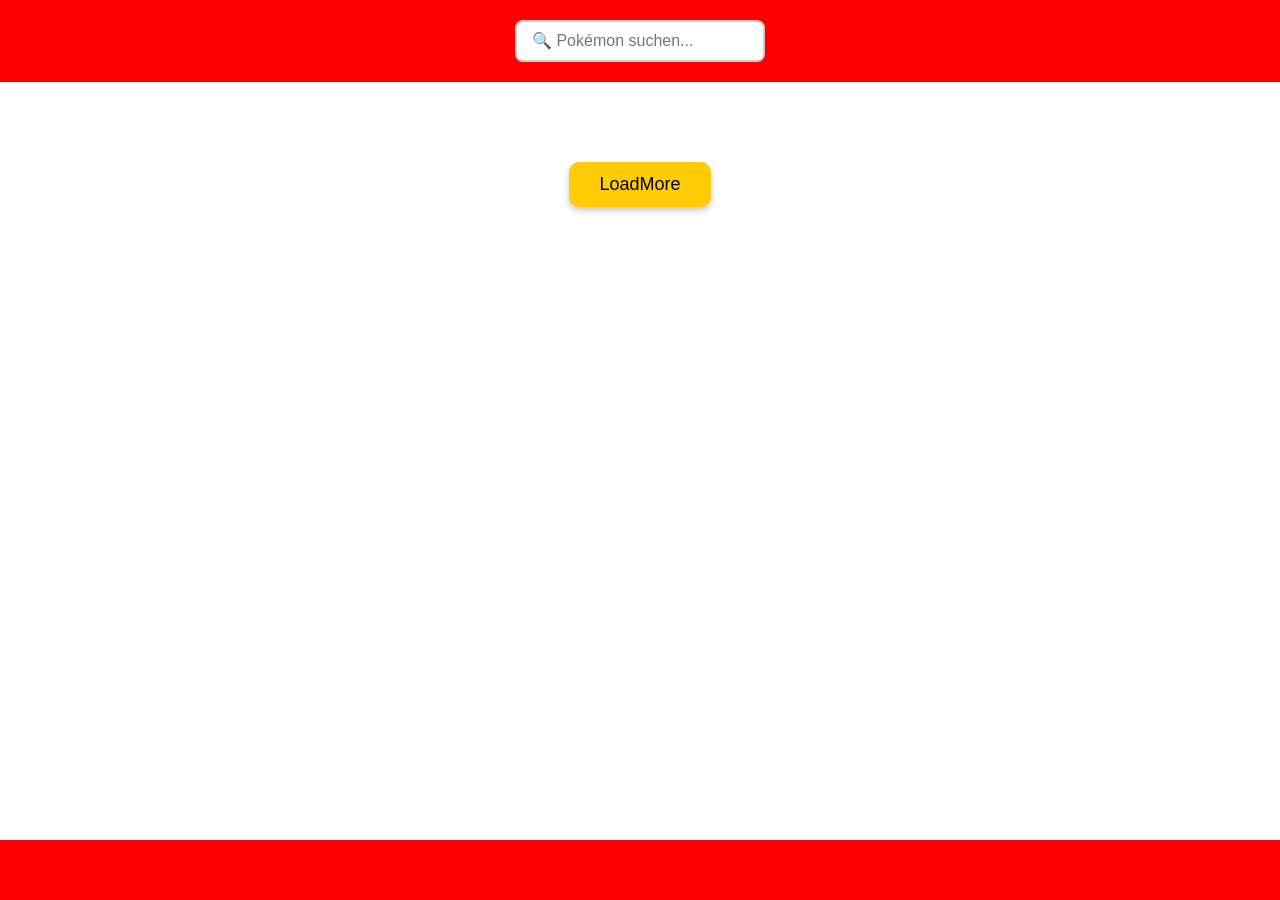
==== index.html @ 9e1f44ca "Das Pokedex zusammen mit Paul gecodet am stück." ====
<!DOCTYPE html>
<html lang="en">

<head>
  <meta charset="UTF-8">
  <meta name="viewport" content="width=device-width, initial-scale=1.0">
  <title>Document</title>
  <script src="script.js"></script>
  <link rel="stylesheet" href="style.css">
</head>

<body onload="fetchPokes()">
  <header>  
    <input 
    type="text" 
    id="searchInput" 
    placeholder="🔍 Pokémon suchen..." 
    oninput="searchPokemon()"
    >
  </header>

  <main id="main">

  </main>
  <button onclick="fetchPokes()">LoadMore</button>
  <footer></footer>
  <section id="overlay">
    <div  onclick="event.stopPropagation()">
    <span onclick="toggleOverlay('hidden')">❌</span>
    <button id="muteBtn">🔊</button>
    <button id="prevBtn" class="nav-btn" onclick="showPreviousPokemon()">⬅️</button>
    <button id="nextBtn" class="nav-btn" onclick="showNextPokemon()">➡️</button>
    <div id="fullCard"></div>
    </div>
  </section>

</body>

</html>
---- style.css ----
*{
  box-sizing: border-box;
  margin: 0;
  padding: 0;
}

:root{
  --normal: #A8A77A;
	--fire: #EE8130;
	--water: #6390F0;
	--electric: #F7D02C;
	--grass: #7AC74C;
	--ice: #96D9D6;
	--fighting: #C22E28;
	--poison: #A33EA1;
	--ground: #E2BF65;
	--flying: #A98FF3;
	--psychic: #F95587;
	--bug: #A6B91A;
	--rock: #B6A136;
	--ghost: #735797;
	--dragon: #6F35FC;
	--dark: #705746;
	--steel: #B7B7CE;
	--fairy: #D685AD;
}

header {
  display: flex;
  justify-content: center;
  align-items: center;
  padding: 20px;
  background: red;
}

#searchInput {
  width: 250px;
  padding: 10px 15px;
  font-size: 16px;
  border-radius: 8px;
  border: 2px solid #ccc;
  outline: none;
}

#searchInput:focus {
  border-color: #ffcb05;
  box-shadow: 0 0 5px #ffcb05;
}

main{
  display: flex;
  flex-wrap: wrap;
  align-items: center;
  justify-content: center;
  gap: 20px;
  padding: 20px 0px;
}

.card{
  box-shadow: 3px 4px 4px 4px rgba(0,0,0,0.2);
  padding: 20px;
  width: 250px;
}

button[onclick="fetchPokes()"] {
  display: block;
  margin: 40px auto 100px auto; /* Abstand nach oben/unten, Button zentrieren */
  padding: 12px 30px;
  font-size: 18px;
  border: none;
  border-radius: 10px;
  background-color: #ffcb05;
  cursor: pointer;
  box-shadow: 0 4px 6px rgba(0,0,0,0.2);
  transition: all 0.2s ease-in-out;
}

button[onclick="fetchPokes()"]:hover {
  background-color: #f4b500;
  transform: scale(1.05);
}

footer {
  height: 60px;
  background-color: red;
  position: fixed;
  bottom: 0;
  left: 0;
  width: 100%;
}

#overlay{
  position: fixed;
  top: 0;
  left: 0;
  bottom: 0;
  right: 0;
  z-index: 99;
  background-color: rgba(0,0,0,0.5);
  visibility: hidden;
  display: flex;
  flex-direction: column;
  align-items: center;
  justify-content: center;
}

#fullCard{
  max-width: 300px;
  min-width: 250px;
  max-height: 70vh;
  background-color: white;
  display: flex;
  align-items: center;
  flex-direction: column;
  padding: 20px;
  border-radius: 40px;
}

@media (min-width: 700px){
  #fullCard{
    max-width: 50vw;
    min-width: 50vw;
  }
}

.evo-img{
  width: 30px;
}
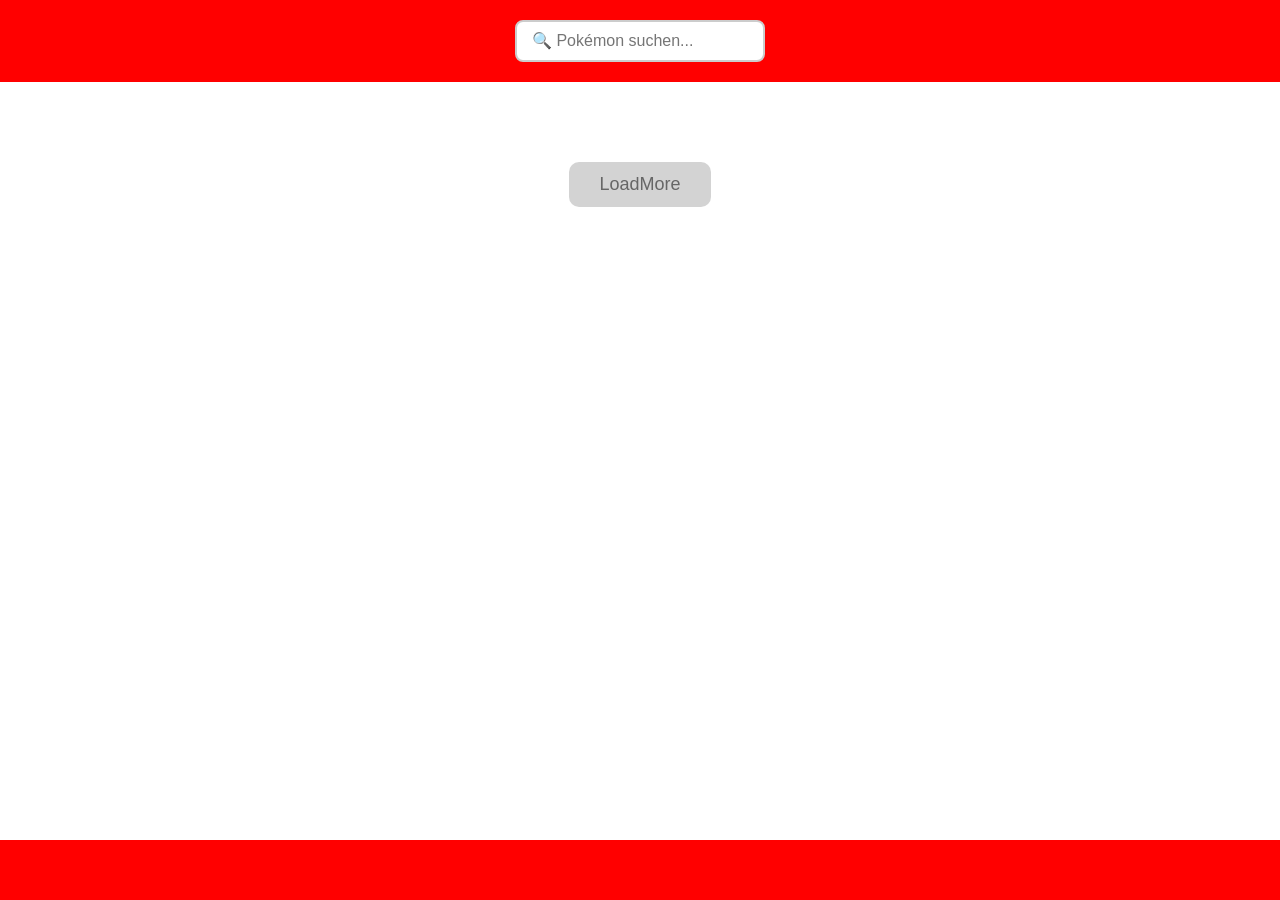
==== commit 42187945: "add Icon and loadmore bugg fix" ====
--- a/index.html
+++ b/index.html
@@ -4,8 +4,9 @@
 <head>
   <meta charset="UTF-8">
   <meta name="viewport" content="width=device-width, initial-scale=1.0">
-  <title>Document</title>
+  <title>Shinydex</title>
   <script src="script.js"></script>
+  <link rel="icon" type="image/x-icon" href="./abra_icon-icons.com_67592.png">
   <link rel="stylesheet" href="style.css">
 </head>
 
@@ -22,7 +23,7 @@
   <main id="main">
 
   </main>
-  <button onclick="fetchPokes()">LoadMore</button>
+  <button id="loadBtn" onclick="fetchPokes()">LoadMore</button>
   <footer></footer>
   <section id="overlay">
     <div  onclick="event.stopPropagation()">
--- a/style.css
+++ b/style.css
@@ -60,11 +60,14 @@
   box-shadow: 3px 4px 4px 4px rgba(0,0,0,0.2);
   padding: 20px;
   width: 250px;
+    &:hover{
+    cursor: pointer;
+  }
 }
 
 button[onclick="fetchPokes()"] {
   display: block;
-  margin: 40px auto 100px auto; /* Abstand nach oben/unten, Button zentrieren */
+  margin: 40px auto 100px auto;
   padding: 12px 30px;
   font-size: 18px;
   border: none;
@@ -115,6 +118,19 @@
   padding: 20px;
   border-radius: 40px;
 }
+#loadBtn:disabled {
+  background-color: #d3d3d3;
+  color: #666;
+  cursor: not-allowed;
+  transform: none; 
+  box-shadow: none;
+}
+
+#loadBtn.loading {
+  background-color: #ccc;
+  cursor: wait;
+}
+
 
 @media (min-width: 700px){
   #fullCard{
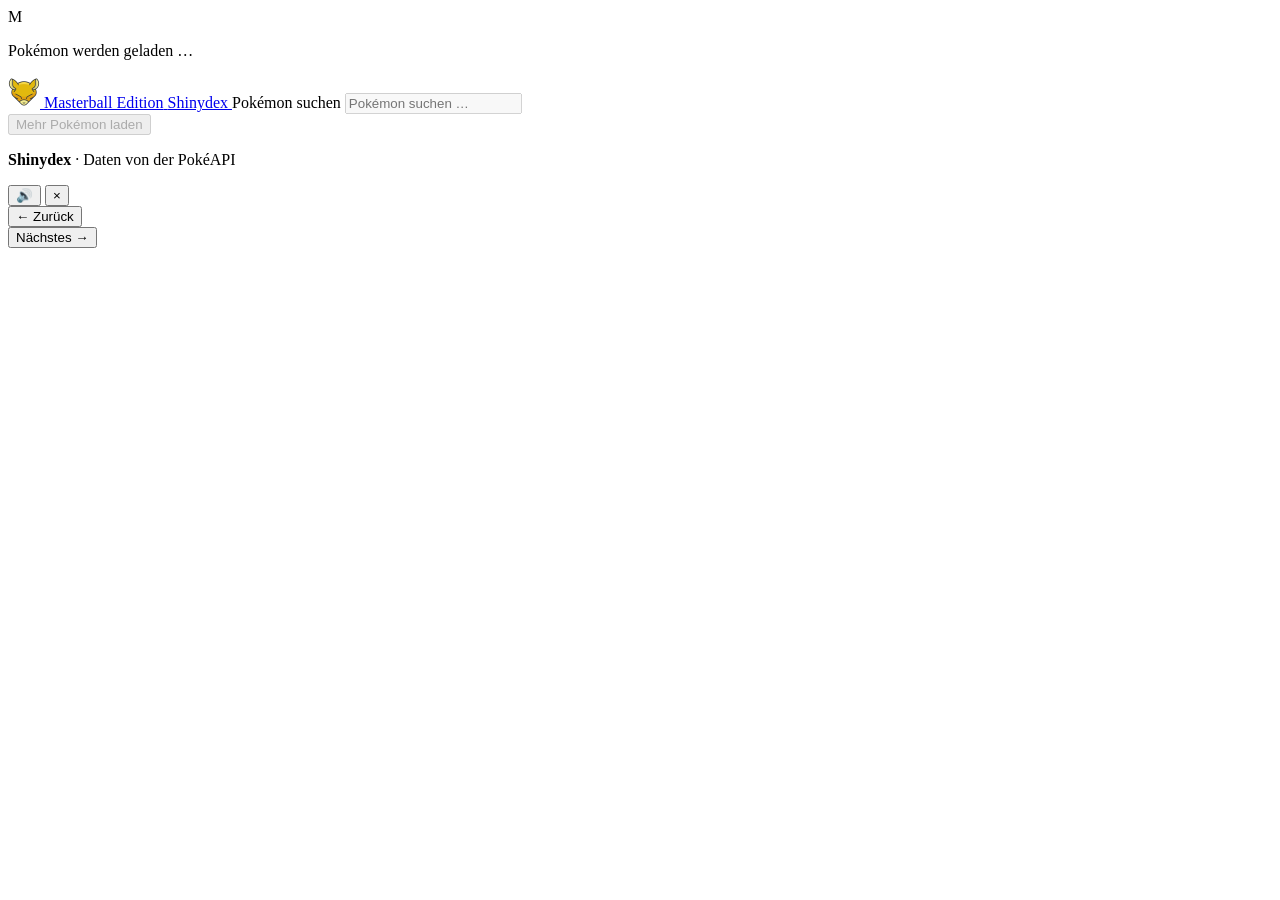
==== commit 88c5b0b2: "Refactor index.html structure and remove unused style.css" ====
--- a/index.html
+++ b/index.html
@@ -1,40 +1,92 @@
 <!DOCTYPE html>
-<html lang="en">
+<html lang="de">
 
 <head>
   <meta charset="UTF-8">
   <meta name="viewport" content="width=device-width, initial-scale=1.0">
-  <title>Shinydex</title>
-  <script src="script.js"></script>
-  <link rel="icon" type="image/x-icon" href="./abra_icon-icons.com_67592.png">
+  <meta name="theme-color" content="#5a287f">
+  <title>Shinydex – Masterball Pokédex</title>
+  <link rel="icon" type="image/png" href="./abra_icon-icons.com_67592.png">
   <link rel="stylesheet" href="style.css">
+  <script src="script.js" defer></script>
 </head>
 
-<body onload="fetchPokes()">
-  <header>  
-    <input 
-    type="text" 
-    id="searchInput" 
-    placeholder="🔍 Pokémon suchen..." 
-    oninput="searchPokemon()"
-    >
+<body class="initial-loading">
+  <div id="initialLoader" class="masterball-loader" role="status" aria-live="polite">
+    <div class="loader-ball" aria-hidden="true">
+      <div class="loader-half loader-half--top">
+        <span class="masterball-m">M</span>
+      </div>
+      <div class="loader-half loader-half--bottom"></div>
+      <div class="loader-band"></div>
+      <div class="loader-button"><span></span></div>
+    </div>
+    <p class="loader-copy">Pokémon werden geladen …</p>
+  </div>
+
+  <header class="masterball-header">
+    <div class="header-inner">
+      <a class="brand" href="#main" aria-label="Zum Shinydex">
+        <span class="brand-icon"><img src="abra_icon-icons.com_67592.png" alt=""></span>
+        <span>
+          <span class="brand-kicker">Masterball Edition</span>
+          <span class="brand-title">Shinydex</span>
+        </span>
+      </a>
+
+      <label class="search-field" for="searchInput">
+        <span class="search-icon" aria-hidden="true"></span>
+        <span class="visually-hidden">Pokémon suchen</span>
+        <input
+          type="search"
+          id="searchInput"
+          placeholder="Pokémon suchen …"
+          autocomplete="off"
+          spellcheck="false"
+          disabled
+        >
+      </label>
+    </div>
   </header>
 
-  <main id="main">
+  <main id="main" class="card-grid" aria-live="polite" aria-busy="true"></main>
 
-  </main>
-  <button id="loadBtn" onclick="fetchPokes()">LoadMore</button>
-  <footer></footer>
-  <section id="overlay">
-    <div  onclick="event.stopPropagation()">
-    <span onclick="toggleOverlay('hidden')">❌</span>
-    <button id="muteBtn">🔊</button>
-    <button id="prevBtn" class="nav-btn" onclick="showPreviousPokemon()">⬅️</button>
-    <button id="nextBtn" class="nav-btn" onclick="showNextPokemon()">➡️</button>
-    <div id="fullCard"></div>
+  <div class="load-actions">
+    <button id="loadBtn" class="load-button" type="button" disabled>
+      <span class="button-spinner" aria-hidden="true"></span>
+      <span class="load-button-label">Mehr Pokémon laden</span>
+    </button>
+  </div>
+
+  <footer class="masterball-footer">
+    <div class="footer-button" aria-hidden="true"><span></span></div>
+    <p><strong>Shinydex</strong> · Daten von der PokéAPI</p>
+  </footer>
+
+  <section id="overlay" class="overlay" aria-hidden="true" aria-label="Pokémon-Details">
+    <div class="overlay-dialog" role="dialog" aria-modal="true">
+      <div class="overlay-actions">
+        <button id="muteBtn" class="icon-button" type="button" aria-label="Pokémon-Rufe stummschalten">
+          <span aria-hidden="true">🔊</span>
+        </button>
+        <button id="closeBtn" class="icon-button" type="button" aria-label="Detailansicht schließen">
+          <span aria-hidden="true">×</span>
+        </button>
+      </div>
+
+      <button id="prevBtn" class="nav-button nav-button--previous" type="button" aria-label="Vorheriges Pokémon">
+        <span aria-hidden="true">←</span>
+        <span>Zurück</span>
+      </button>
+
+      <div id="fullCard" class="full-card"></div>
+
+      <button id="nextBtn" class="nav-button nav-button--next" type="button" aria-label="Nächstes Pokémon">
+        <span>Nächstes</span>
+        <span aria-hidden="true">→</span>
+      </button>
     </div>
   </section>
-
 </body>
 
-</html>+</html>
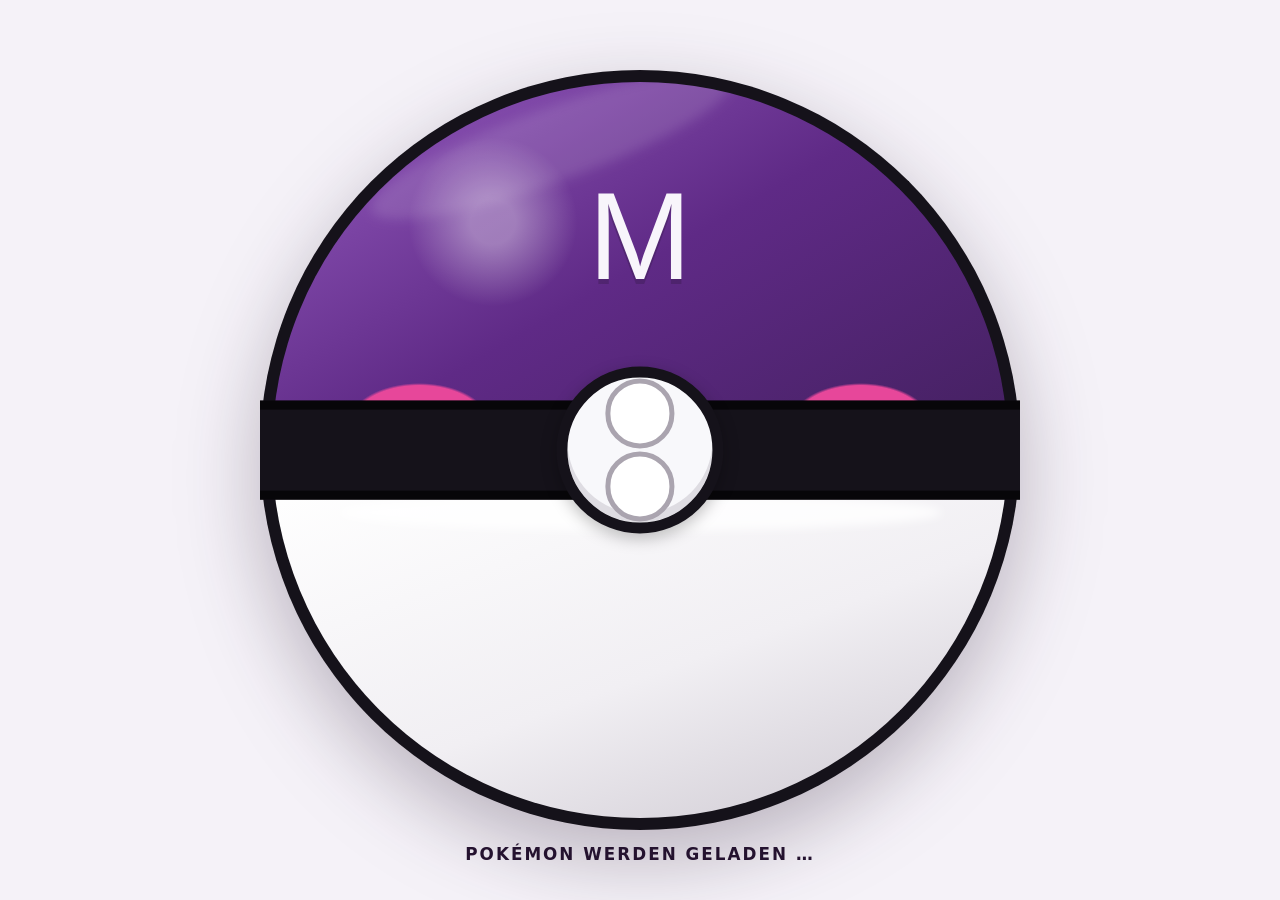
==== commit bf522127: "Enhance loader button with new spinner elements and replace sound icon with SVG for better scalabili" ====
--- a/index.html
+++ b/index.html
@@ -19,7 +19,10 @@
       </div>
       <div class="loader-half loader-half--bottom"></div>
       <div class="loader-band"></div>
-      <div class="loader-button"><span></span></div>
+      <div class="loader-button">
+        <span class="loader-button-core"></span>
+        <span class="loader-spinner"></span>
+      </div>
     </div>
     <p class="loader-copy">Pokémon werden geladen …</p>
   </div>
@@ -67,10 +70,16 @@
     <div class="overlay-dialog" role="dialog" aria-modal="true">
       <div class="overlay-actions">
         <button id="muteBtn" class="icon-button" type="button" aria-label="Pokémon-Rufe stummschalten">
-          <span aria-hidden="true">🔊</span>
+          <svg class="action-icon action-icon--sound" viewBox="0 0 24 24" aria-hidden="true">
+            <path class="speaker-shape" d="M4 9v6h4l5 4V5L8 9H4Z"></path>
+            <path class="sound-wave" d="M16 8.4a5 5 0 0 1 0 7.2M18.7 5.8a8.6 8.6 0 0 1 0 12.4"></path>
+            <path class="mute-cross" d="m16.2 9.2 5.6 5.6m0-5.6-5.6 5.6"></path>
+          </svg>
         </button>
         <button id="closeBtn" class="icon-button" type="button" aria-label="Detailansicht schließen">
-          <span aria-hidden="true">×</span>
+          <svg class="action-icon" viewBox="0 0 24 24" aria-hidden="true">
+            <path d="M6.5 6.5 17.5 17.5M17.5 6.5 6.5 17.5"></path>
+          </svg>
         </button>
       </div>
 
--- a/style.css
+++ b/style.css
@@ -0,0 +1,1391 @@
+* {
+  box-sizing: border-box;
+  margin: 0;
+  padding: 0;
+}
+
+:root {
+  --normal: #a8a77a;
+  --fire: #ee8130;
+  --water: #6390f0;
+  --electric: #f7d02c;
+  --grass: #7ac74c;
+  --ice: #96d9d6;
+  --fighting: #c22e28;
+  --poison: #a33ea1;
+  --ground: #e2bf65;
+  --flying: #a98ff3;
+  --psychic: #f95587;
+  --bug: #a6b91a;
+  --rock: #b6a136;
+  --ghost: #735797;
+  --dragon: #6f35fc;
+  --dark: #705746;
+  --steel: #b7b7ce;
+  --fairy: #d685ad;
+
+  --masterball-deep: #24122f;
+  --masterball-black: #15121a;
+  --masterball-purple: #5f2a86;
+  --masterball-light: #955cc0;
+  --masterball-pink: #e7479a;
+  --page-white: #fbfafd;
+  --ink: #211a28;
+  --muted: #6d6475;
+  --content-width: 1240px;
+}
+
+html {
+  scroll-behavior: smooth;
+}
+
+body {
+  min-width: 280px;
+  min-height: 100vh;
+  display: flex;
+  flex-direction: column;
+  color: var(--ink);
+  background:
+    radial-gradient(circle at 10% 32%, rgba(95, 42, 134, 0.045), transparent 25rem),
+    radial-gradient(circle at 92% 78%, rgba(231, 71, 154, 0.04), transparent 23rem),
+    var(--page-white);
+  font-family: Inter, ui-rounded, "Segoe UI", system-ui, -apple-system, BlinkMacSystemFont, sans-serif;
+  overflow-x: hidden;
+}
+
+body.initial-loading,
+body.overlay-open {
+  overflow: hidden;
+}
+
+button,
+input {
+  font: inherit;
+}
+
+button {
+  -webkit-tap-highlight-color: transparent;
+}
+
+button:focus-visible,
+input:focus-visible,
+[role="button"]:focus-visible,
+a:focus-visible {
+  outline: 3px solid rgba(247, 208, 44, 0.95);
+  outline-offset: 4px;
+}
+
+.visually-hidden {
+  width: 1px;
+  height: 1px;
+  position: absolute;
+  overflow: hidden;
+  clip: rect(0 0 0 0);
+  clip-path: inset(50%);
+  white-space: nowrap;
+}
+
+/* Initial masterball */
+.masterball-loader {
+  position: fixed;
+  inset: 0;
+  z-index: 1000;
+  display: grid;
+  place-items: center;
+  overflow: hidden;
+  background: #f5f2f8;
+  transition: background-color 480ms ease 420ms, visibility 0s linear 1050ms;
+}
+
+.loader-ball {
+  width: clamp(290px, 86vmin, 760px);
+  aspect-ratio: 1;
+  position: relative;
+  filter: drop-shadow(0 28px 40px rgba(31, 16, 40, 0.28));
+  animation: masterball-rock 2.6s ease-in-out infinite;
+}
+
+.loader-half {
+  width: 100%;
+  height: 50%;
+  position: absolute;
+  left: 0;
+  overflow: hidden;
+  border: clamp(7px, 1.4vmin, 13px) solid var(--masterball-black);
+  transition: transform 900ms cubic-bezier(0.72, 0, 0.2, 1);
+  will-change: transform;
+}
+
+.loader-half::before,
+.loader-half::after {
+  content: "";
+  position: absolute;
+}
+
+.loader-half--top {
+  top: 50%;
+  border-bottom: 0;
+  border-radius: 50% 50% 0 0 / 100% 100% 0 0;
+  transform: translateY(-100%);
+  background:
+    radial-gradient(circle at 30% 38%, rgba(255, 255, 255, 0.35) 0 4%, transparent 15%),
+    radial-gradient(ellipse at 20% 93%, var(--masterball-pink) 0 8%, transparent 8.5%),
+    radial-gradient(ellipse at 80% 93%, var(--masterball-pink) 0 8%, transparent 8.5%),
+    linear-gradient(150deg, var(--masterball-light), var(--masterball-purple) 50%, #43205f);
+}
+
+.loader-half--top::after {
+  width: 52%;
+  height: 20%;
+  top: 7%;
+  left: 12%;
+  border-radius: 50%;
+  background: rgba(255, 255, 255, 0.12);
+  transform: rotate(-20deg);
+  filter: blur(6px);
+}
+
+.loader-half--bottom {
+  top: 50%;
+  border-top: 0;
+  border-radius: 0 0 50% 50% / 0 0 100% 100%;
+  background: linear-gradient(160deg, #ffffff 5%, #f1eff3 57%, #cbc6cf);
+}
+
+.loader-half--bottom::after {
+  inset: 12% 9% auto;
+  height: 10%;
+  border-radius: 50%;
+  background: rgba(255, 255, 255, 0.8);
+  filter: blur(5px);
+}
+
+.masterball-m {
+  position: absolute;
+  top: 25%;
+  left: 50%;
+  transform: translateX(-50%);
+  color: #f8f5fb;
+  font-family: Arial Black, "Segoe UI Black", sans-serif;
+  font-size: clamp(54px, 14vmin, 124px);
+  line-height: 1;
+  letter-spacing: -0.12em;
+  text-indent: -0.12em;
+  text-shadow: 0 5px 0 rgba(36, 18, 47, 0.25);
+}
+
+.loader-band {
+  width: 100%;
+  height: 13%;
+  position: absolute;
+  top: 50%;
+  left: 0;
+  z-index: 3;
+  transform: translateY(-50%);
+  border-block: clamp(5px, 1vmin, 9px) solid #070609;
+  background: var(--masterball-black);
+  transition: opacity 250ms ease 160ms, transform 400ms ease 160ms;
+}
+
+.loader-button {
+  width: 22%;
+  aspect-ratio: 1;
+  position: absolute;
+  top: 50%;
+  left: 50%;
+  z-index: 4;
+  display: grid;
+  place-items: center;
+  border: clamp(7px, 1.3vmin, 12px) solid var(--masterball-black);
+  border-radius: 50%;
+  background: #f8f8fb;
+  transform: translate(-50%, -50%);
+  box-shadow: inset 0 -9px 0 rgba(36, 18, 47, 0.12), 0 5px 16px rgba(0, 0, 0, 0.25);
+  transition: opacity 240ms ease 140ms, transform 400ms ease 140ms;
+}
+
+.loader-button span {
+  width: 48%;
+  aspect-ratio: 1;
+  border: clamp(3px, 0.6vmin, 6px) solid #aaa4af;
+  border-radius: 50%;
+  background: #fff;
+  box-shadow: 0 0 0 0 rgba(231, 71, 154, 0.55);
+  animation: masterball-pulse 1.45s ease-in-out infinite;
+}
+
+.loader-copy {
+  position: absolute;
+  bottom: max(4vh, 18px);
+  z-index: 6;
+  color: var(--masterball-deep);
+  font-size: clamp(0.86rem, 2.2vmin, 1.05rem);
+  font-weight: 750;
+  letter-spacing: 0.12em;
+  text-transform: uppercase;
+  transition: opacity 180ms ease;
+}
+
+.masterball-loader.is-opening {
+  background-color: transparent;
+  visibility: hidden;
+  pointer-events: none;
+}
+
+.masterball-loader.is-opening .loader-ball {
+  animation-play-state: paused;
+}
+
+.masterball-loader.is-opening .loader-half--top {
+  transform: translateY(calc(-100% - 64vh));
+}
+
+.masterball-loader.is-opening .loader-half--bottom {
+  transform: translateY(64vh);
+}
+
+.masterball-loader.is-opening .loader-band {
+  opacity: 0;
+  transform: translateY(-50%) scaleX(1.12);
+}
+
+.masterball-loader.is-opening .loader-button {
+  opacity: 0;
+  transform: translate(-50%, -50%) scale(1.25);
+}
+
+.masterball-loader.is-opening .loader-copy {
+  opacity: 0;
+}
+
+@keyframes masterball-rock {
+  0%, 15%, 85%, 100% { transform: rotate(0); }
+  30% { transform: rotate(-1.8deg); }
+  48% { transform: rotate(1.8deg); }
+  64% { transform: rotate(-0.8deg); }
+}
+
+@keyframes masterball-pulse {
+  0%, 100% { box-shadow: 0 0 0 0 rgba(231, 71, 154, 0.5); }
+  50% { box-shadow: 0 0 0 clamp(8px, 1.8vmin, 16px) rgba(231, 71, 154, 0); }
+}
+
+/* Masterball page frame */
+.masterball-header {
+  min-height: 190px;
+  position: relative;
+  z-index: 2;
+  display: flex;
+  align-items: center;
+  padding: 34px clamp(20px, 5vw, 64px) 52px;
+  overflow: hidden;
+  border-bottom: 18px solid var(--masterball-black);
+  border-radius: 0 0 50% 50% / 0 0 22px 22px;
+  background:
+    radial-gradient(ellipse at 16% 98%, var(--masterball-pink) 0 5%, transparent 5.4%),
+    radial-gradient(ellipse at 84% 98%, var(--masterball-pink) 0 5%, transparent 5.4%),
+    radial-gradient(ellipse at 26% 10%, rgba(255, 255, 255, 0.2), transparent 30%),
+    linear-gradient(145deg, #9862c2 0%, var(--masterball-purple) 48%, #44205f 100%);
+  box-shadow: 0 11px 28px rgba(36, 18, 47, 0.2);
+}
+
+.masterball-header::before {
+  content: "M";
+  position: absolute;
+  top: -34px;
+  left: 50%;
+  color: rgba(255, 255, 255, 0.075);
+  font: 900 clamp(150px, 22vw, 260px) / 1 Arial Black, sans-serif;
+  letter-spacing: -0.15em;
+  text-indent: -0.15em;
+  transform: translateX(-50%);
+}
+
+.masterball-header::after {
+  content: "";
+  width: 78px;
+  aspect-ratio: 1;
+  position: absolute;
+  bottom: -49px;
+  left: 50%;
+  border: 11px solid var(--masterball-black);
+  border-radius: 50%;
+  background: #fff;
+  transform: translateX(-50%);
+  box-shadow: inset 0 0 0 6px #c9c3ce, 0 6px 14px rgba(0, 0, 0, 0.25);
+}
+
+.header-inner {
+  width: min(100%, var(--content-width));
+  position: relative;
+  z-index: 1;
+  display: flex;
+  align-items: center;
+  justify-content: space-between;
+  gap: 36px;
+  margin: 0 auto;
+}
+
+.brand {
+  display: inline-flex;
+  align-items: center;
+  gap: 14px;
+  color: #fff;
+  text-decoration: none;
+  text-shadow: 0 2px 9px rgba(20, 10, 28, 0.42);
+}
+
+.brand-icon {
+  width: 58px;
+  aspect-ratio: 1;
+  display: grid;
+  place-items: center;
+  flex: 0 0 auto;
+  border: 2px solid rgba(255, 255, 255, 0.5);
+  border-radius: 18px;
+  background: rgba(23, 14, 29, 0.45);
+  box-shadow: inset 0 1px 0 rgba(255, 255, 255, 0.2), 0 9px 24px rgba(24, 10, 32, 0.25);
+  backdrop-filter: blur(8px);
+}
+
+.brand-icon img {
+  width: 36px;
+  height: 36px;
+  image-rendering: pixelated;
+}
+
+.brand-kicker,
+.brand-title {
+  display: block;
+}
+
+.brand-kicker {
+  margin-bottom: 2px;
+  color: #f1cae3;
+  font-size: 0.68rem;
+  font-weight: 800;
+  letter-spacing: 0.18em;
+  text-transform: uppercase;
+}
+
+.brand-title {
+  font-size: clamp(1.75rem, 4vw, 2.5rem);
+  font-weight: 900;
+  line-height: 1;
+  letter-spacing: -0.035em;
+}
+
+.search-field {
+  width: min(100%, 430px);
+  position: relative;
+  display: block;
+}
+
+.search-field::after {
+  content: "";
+  position: absolute;
+  inset: 3px;
+  border: 1px solid rgba(255, 255, 255, 0.26);
+  border-radius: 15px;
+  pointer-events: none;
+}
+
+.search-icon {
+  width: 16px;
+  height: 16px;
+  position: absolute;
+  top: 50%;
+  left: 19px;
+  z-index: 1;
+  border: 2px solid #8f7a99;
+  border-radius: 50%;
+  transform: translateY(-60%);
+  pointer-events: none;
+}
+
+.search-icon::after {
+  content: "";
+  width: 7px;
+  height: 2px;
+  position: absolute;
+  right: -5px;
+  bottom: -3px;
+  border-radius: 2px;
+  background: #8f7a99;
+  transform: rotate(45deg);
+}
+
+#searchInput {
+  width: 100%;
+  min-height: 54px;
+  padding: 13px 52px 13px 50px;
+  border: 2px solid rgba(255, 255, 255, 0.55);
+  border-radius: 18px;
+  outline: 0;
+  color: var(--ink);
+  background: rgba(255, 255, 255, 0.94);
+  box-shadow: 0 12px 30px rgba(30, 13, 40, 0.22);
+  transition: border-color 180ms ease, box-shadow 180ms ease, transform 180ms ease;
+}
+
+#searchInput::placeholder {
+  color: #82758b;
+}
+
+#searchInput:hover:not(:disabled) {
+  border-color: rgba(255, 255, 255, 0.95);
+  transform: translateY(-1px);
+}
+
+#searchInput:focus {
+  border-color: #f49bc9;
+  box-shadow: 0 0 0 5px rgba(231, 71, 154, 0.22), 0 14px 32px rgba(30, 13, 40, 0.25);
+}
+
+#searchInput::-webkit-search-cancel-button {
+  cursor: pointer;
+}
+
+/* Card grid */
+.card-grid {
+  width: min(100%, var(--content-width));
+  flex: 1 0 auto;
+  display: grid;
+  grid-template-columns: repeat(auto-fill, minmax(min(100%, 245px), 1fr));
+  align-content: start;
+  gap: clamp(18px, 2.5vw, 30px);
+  margin: 0 auto;
+  padding: clamp(54px, 7vw, 88px) clamp(18px, 4vw, 42px) 40px;
+  opacity: 0;
+  transform: translateY(16px);
+  transition: opacity 500ms ease 480ms, transform 600ms ease 430ms;
+}
+
+body.app-ready .card-grid {
+  opacity: 1;
+  transform: none;
+}
+
+.card {
+  --type-1: var(--normal);
+  --type-2: var(--normal);
+  min-height: 330px;
+  position: relative;
+  isolation: isolate;
+  display: flex;
+  flex-direction: column;
+  align-items: center;
+  justify-content: space-between;
+  gap: 10px;
+  padding: 18px;
+  overflow: hidden;
+  border: 1px solid rgba(255, 255, 255, 0.8);
+  border-radius: 27px;
+  background: var(--type-1);
+  box-shadow: 0 13px 28px rgba(40, 28, 48, 0.18), inset 0 1px 0 rgba(255, 255, 255, 0.45);
+  cursor: pointer;
+  transition: transform 220ms ease, box-shadow 220ms ease;
+}
+
+.card.type-single {
+  background: linear-gradient(145deg, color-mix(in srgb, var(--type-1) 74%, white 26%), var(--type-1));
+}
+
+.card.type-dual {
+  background: linear-gradient(
+    135deg,
+    var(--type-1) 0%,
+    var(--type-1) 47.5%,
+    rgba(255, 255, 255, 0.72) 49.5%,
+    rgba(255, 255, 255, 0.72) 50.5%,
+    var(--type-2) 52.5%,
+    var(--type-2) 100%
+  );
+}
+
+.card::before {
+  content: "";
+  position: absolute;
+  z-index: -1;
+  inset: -70% auto auto -80%;
+  width: 70%;
+  height: 230%;
+  background: linear-gradient(90deg, transparent, rgba(255, 255, 255, 0.32), transparent);
+  transform: rotate(24deg);
+  transition: left 550ms ease;
+  pointer-events: none;
+}
+
+.card::after {
+  content: "";
+  position: absolute;
+  z-index: -1;
+  inset: 22% 11% auto;
+  aspect-ratio: 1;
+  border: 2px solid rgba(255, 255, 255, 0.23);
+  border-radius: 50%;
+  box-shadow: inset 0 0 0 8px rgba(25, 17, 30, 0.045);
+}
+
+.card:hover {
+  transform: translateY(-7px);
+  box-shadow: 0 22px 42px rgba(40, 28, 48, 0.27), inset 0 1px 0 rgba(255, 255, 255, 0.55);
+}
+
+.card:hover::before {
+  left: 135%;
+}
+
+.card:active {
+  transform: translateY(-2px) scale(0.99);
+}
+
+.card-heading {
+  width: 100%;
+  display: flex;
+  align-items: center;
+  justify-content: space-between;
+  gap: 12px;
+  padding: 10px 13px;
+  border: 1px solid rgba(255, 255, 255, 0.52);
+  border-radius: 14px;
+  color: #241c2b;
+  background: rgba(255, 255, 255, 0.78);
+  box-shadow: 0 7px 18px rgba(28, 18, 34, 0.1);
+  backdrop-filter: blur(10px);
+}
+
+.pokemon-name {
+  overflow: hidden;
+  font-size: 1.2rem;
+  font-weight: 850;
+  letter-spacing: -0.025em;
+  text-overflow: ellipsis;
+  text-transform: capitalize;
+  white-space: nowrap;
+}
+
+.pokemon-id {
+  color: #5f5467;
+  font-size: 0.82rem;
+  font-weight: 800;
+  letter-spacing: 0.06em;
+}
+
+.pokemon-sprite {
+  width: min(100%, 190px);
+  aspect-ratio: 1;
+  position: relative;
+  z-index: 1;
+  object-fit: contain;
+  image-rendering: pixelated;
+  filter: drop-shadow(0 14px 10px rgba(26, 16, 31, 0.28));
+  transition: transform 240ms ease, filter 240ms ease;
+}
+
+.card:hover .pokemon-sprite {
+  transform: translateY(-4px) scale(1.06);
+  filter: drop-shadow(0 18px 13px rgba(26, 16, 31, 0.34));
+}
+
+.type-list {
+  min-height: 35px;
+  display: flex;
+  flex-wrap: wrap;
+  justify-content: center;
+  gap: 8px;
+}
+
+.type-badge {
+  --badge-color: var(--normal);
+  min-width: 76px;
+  padding: 7px 13px;
+  border: 1px solid rgba(255, 255, 255, 0.42);
+  border-radius: 999px;
+  color: #fff;
+  background: var(--badge-color);
+  background: color-mix(in srgb, var(--badge-color) 68%, #17111c 32%);
+  box-shadow: 0 5px 12px rgba(25, 15, 31, 0.2), inset 0 1px 0 rgba(255, 255, 255, 0.18);
+  font-size: 0.74rem;
+  font-weight: 850;
+  letter-spacing: 0.1em;
+  text-align: center;
+  text-shadow: 0 1px 2px rgba(0, 0, 0, 0.35);
+  text-transform: uppercase;
+}
+
+.type-normal { --badge-color: var(--normal); }
+.type-fire { --badge-color: var(--fire); }
+.type-water { --badge-color: var(--water); }
+.type-electric { --badge-color: var(--electric); }
+.type-grass { --badge-color: var(--grass); }
+.type-ice { --badge-color: var(--ice); }
+.type-fighting { --badge-color: var(--fighting); }
+.type-poison { --badge-color: var(--poison); }
+.type-ground { --badge-color: var(--ground); }
+.type-flying { --badge-color: var(--flying); }
+.type-psychic { --badge-color: var(--psychic); }
+.type-bug { --badge-color: var(--bug); }
+.type-rock { --badge-color: var(--rock); }
+.type-ghost { --badge-color: var(--ghost); }
+.type-dragon { --badge-color: var(--dragon); }
+.type-dark { --badge-color: var(--dark); }
+.type-steel { --badge-color: var(--steel); }
+.type-fairy { --badge-color: var(--fairy); }
+
+.empty-state {
+  grid-column: 1 / -1;
+  max-width: 560px;
+  justify-self: center;
+  padding: 25px 30px;
+  border: 1px solid #e6e0e9;
+  border-radius: 20px;
+  color: var(--muted);
+  background: #fff;
+  box-shadow: 0 10px 25px rgba(45, 28, 54, 0.08);
+  font-size: 1rem;
+  line-height: 1.55;
+  text-align: center;
+}
+
+.empty-state strong {
+  display: block;
+  margin-bottom: 4px;
+  color: var(--masterball-purple);
+  font-size: 1.12rem;
+}
+
+.load-actions {
+  display: flex;
+  justify-content: center;
+  padding: 5px 20px clamp(70px, 9vw, 110px);
+  opacity: 0;
+  transition: opacity 400ms ease 650ms;
+}
+
+body.app-ready .load-actions {
+  opacity: 1;
+}
+
+.load-button {
+  min-width: 230px;
+  min-height: 52px;
+  display: inline-flex;
+  align-items: center;
+  justify-content: center;
+  gap: 11px;
+  padding: 13px 25px;
+  border: 2px solid #2b1837;
+  border-radius: 999px;
+  color: #fff;
+  background: linear-gradient(135deg, var(--masterball-light), var(--masterball-purple) 58%, #4a2268);
+  box-shadow: 0 9px 0 #2c1738, 0 15px 26px rgba(51, 25, 65, 0.25);
+  font-weight: 820;
+  cursor: pointer;
+  transition: transform 170ms ease, box-shadow 170ms ease, filter 170ms ease;
+}
+
+.load-button:hover:not(:disabled) {
+  filter: brightness(1.08);
+  transform: translateY(-3px);
+  box-shadow: 0 12px 0 #2c1738, 0 20px 31px rgba(51, 25, 65, 0.28);
+}
+
+.load-button:active:not(:disabled) {
+  transform: translateY(5px);
+  box-shadow: 0 4px 0 #2c1738, 0 9px 18px rgba(51, 25, 65, 0.22);
+}
+
+.load-button:disabled {
+  color: #cfc6d4;
+  background: linear-gradient(135deg, #756a7a, #564d5b);
+  box-shadow: 0 5px 0 #39313d, 0 10px 18px rgba(42, 34, 46, 0.18);
+  cursor: not-allowed;
+}
+
+.button-spinner {
+  width: 18px;
+  height: 18px;
+  display: none;
+  border: 2px solid rgba(255, 255, 255, 0.35);
+  border-top-color: #fff;
+  border-radius: 50%;
+  animation: spin 700ms linear infinite;
+}
+
+.load-button.is-loading .button-spinner {
+  display: block;
+}
+
+@keyframes spin {
+  to { transform: rotate(360deg); }
+}
+
+.masterball-footer {
+  min-height: 145px;
+  position: relative;
+  display: grid;
+  place-items: center;
+  padding: 50px 20px 28px;
+  border-top: 18px solid var(--masterball-black);
+  border-radius: 50% 50% 0 0 / 22px 22px 0 0;
+  color: #554c5c;
+  background:
+    radial-gradient(ellipse at 50% -25%, rgba(255, 255, 255, 0.95), transparent 35%),
+    linear-gradient(160deg, #fff 0%, #f1eef3 65%, #d8d2dc 100%);
+  box-shadow: 0 -9px 26px rgba(43, 26, 52, 0.15);
+}
+
+.masterball-footer::before,
+.masterball-footer::after {
+  content: "";
+  width: min(20vw, 190px);
+  height: 8px;
+  position: absolute;
+  top: 30px;
+  border-radius: 999px;
+  background: linear-gradient(90deg, transparent, rgba(95, 42, 134, 0.18));
+}
+
+.masterball-footer::before {
+  left: 8%;
+}
+
+.masterball-footer::after {
+  right: 8%;
+  transform: scaleX(-1);
+}
+
+.masterball-footer p {
+  font-size: 0.86rem;
+  letter-spacing: 0.035em;
+}
+
+.masterball-footer strong {
+  color: var(--masterball-purple);
+}
+
+.footer-button {
+  width: 74px;
+  aspect-ratio: 1;
+  position: absolute;
+  top: -47px;
+  left: 50%;
+  display: grid;
+  place-items: center;
+  border: 10px solid var(--masterball-black);
+  border-radius: 50%;
+  background: #fbfafc;
+  transform: translateX(-50%);
+  box-shadow: inset 0 0 0 5px #c8c2cc, 0 5px 14px rgba(0, 0, 0, 0.22);
+}
+
+.footer-button span {
+  width: 20px;
+  aspect-ratio: 1;
+  border: 3px solid #bbb3c1;
+  border-radius: 50%;
+  background: #fff;
+}
+
+/* Detail overlay */
+.overlay {
+  position: fixed;
+  inset: 0;
+  z-index: 100;
+  display: grid;
+  place-items: center;
+  padding: clamp(12px, 3vw, 36px);
+  visibility: hidden;
+  opacity: 0;
+  background: rgba(16, 10, 20, 0.76);
+  backdrop-filter: blur(10px);
+  transition: opacity 180ms ease, visibility 0s linear 180ms;
+}
+
+.overlay.is-visible {
+  visibility: visible;
+  opacity: 1;
+  transition-delay: 0s;
+}
+
+.overlay-dialog {
+  width: min(100%, 940px);
+  max-height: 100%;
+  position: relative;
+  display: grid;
+  grid-template-columns: 104px minmax(0, 700px) 104px;
+  align-items: center;
+  justify-content: center;
+  gap: 14px;
+  transform: translateY(18px) scale(0.985);
+  transition: transform 220ms ease;
+}
+
+.overlay.is-visible .overlay-dialog {
+  transform: none;
+}
+
+.overlay-actions {
+  position: absolute;
+  top: 13px;
+  right: 128px;
+  z-index: 4;
+  display: flex;
+  gap: 8px;
+}
+
+.icon-button {
+  width: 43px;
+  height: 43px;
+  display: grid;
+  place-items: center;
+  border: 1px solid rgba(255, 255, 255, 0.65);
+  border-radius: 50%;
+  color: #fff;
+  background: rgba(27, 18, 32, 0.72);
+  box-shadow: 0 6px 15px rgba(16, 9, 20, 0.22);
+  cursor: pointer;
+  backdrop-filter: blur(8px);
+  transition: background-color 160ms ease, transform 160ms ease;
+}
+
+.icon-button:hover {
+  background: var(--masterball-purple);
+  transform: translateY(-2px);
+}
+
+#closeBtn span {
+  font-size: 1.75rem;
+  font-weight: 400;
+  line-height: 1;
+  transform: translateY(-1px);
+}
+
+.nav-button {
+  display: inline-flex;
+  align-items: center;
+  justify-content: center;
+  gap: 7px;
+  padding: 12px 10px;
+  border: 1px solid rgba(255, 255, 255, 0.4);
+  border-radius: 999px;
+  color: #fff;
+  background: rgba(95, 42, 134, 0.8);
+  box-shadow: 0 8px 18px rgba(11, 6, 14, 0.28);
+  font-size: 0.78rem;
+  font-weight: 800;
+  cursor: pointer;
+  backdrop-filter: blur(8px);
+  transition: transform 160ms ease, background-color 160ms ease, opacity 160ms ease;
+}
+
+.nav-button:hover:not(:disabled) {
+  background: var(--masterball-pink);
+  transform: translateY(-2px);
+}
+
+.nav-button:disabled {
+  opacity: 0.32;
+  cursor: not-allowed;
+}
+
+.full-card {
+  --type-1: var(--normal);
+  --type-2: var(--normal);
+  width: 100%;
+  max-height: min(850px, calc(100vh - 48px));
+  overflow-y: auto;
+  overscroll-behavior: contain;
+  border: 2px solid rgba(255, 255, 255, 0.78);
+  border-radius: 34px;
+  background: var(--type-1);
+  box-shadow: 0 28px 70px rgba(8, 4, 11, 0.48), inset 0 1px 0 rgba(255, 255, 255, 0.52);
+  scrollbar-color: rgba(95, 42, 134, 0.65) rgba(255, 255, 255, 0.4);
+  scrollbar-width: thin;
+}
+
+.full-card.type-single {
+  background: linear-gradient(155deg, color-mix(in srgb, var(--type-1) 63%, white 37%), var(--type-1));
+}
+
+.full-card.type-dual {
+  background: linear-gradient(
+    135deg,
+    color-mix(in srgb, var(--type-1) 80%, white 20%) 0%,
+    var(--type-1) 46%,
+    rgba(255, 255, 255, 0.78) 49.5%,
+    rgba(255, 255, 255, 0.78) 50.5%,
+    var(--type-2) 54%,
+    color-mix(in srgb, var(--type-2) 82%, white 18%) 100%
+  );
+}
+
+.detail-hero {
+  min-height: 315px;
+  position: relative;
+  display: grid;
+  grid-template-columns: minmax(0, 1fr) minmax(190px, 0.9fr);
+  align-items: center;
+  gap: 14px;
+  padding: 56px clamp(22px, 5vw, 46px) 18px;
+  overflow: hidden;
+}
+
+.detail-hero::after {
+  content: "";
+  width: min(44vw, 270px);
+  aspect-ratio: 1;
+  position: absolute;
+  right: -10px;
+  bottom: -30px;
+  border: 3px solid rgba(255, 255, 255, 0.24);
+  border-radius: 50%;
+  box-shadow: inset 0 0 0 13px rgba(27, 18, 32, 0.055);
+}
+
+.detail-copy,
+.detail-sprite {
+  position: relative;
+  z-index: 1;
+}
+
+.detail-copy {
+  min-width: 0;
+}
+
+.detail-id {
+  display: inline-block;
+  margin-bottom: 6px;
+  padding: 5px 11px;
+  border-radius: 999px;
+  color: #44384b;
+  background: rgba(255, 255, 255, 0.68);
+  font-size: 0.78rem;
+  font-weight: 850;
+  letter-spacing: 0.08em;
+  backdrop-filter: blur(7px);
+}
+
+.detail-name {
+  margin-bottom: 17px;
+  overflow-wrap: anywhere;
+  color: #211727;
+  font-size: clamp(2rem, 6vw, 3.35rem);
+  font-weight: 950;
+  line-height: 0.98;
+  letter-spacing: -0.055em;
+  text-transform: capitalize;
+  text-shadow: 0 2px 0 rgba(255, 255, 255, 0.45);
+}
+
+.detail-hero .type-list {
+  justify-content: flex-start;
+}
+
+.detail-sprite {
+  width: min(100%, 265px);
+  justify-self: center;
+  image-rendering: pixelated;
+  filter: drop-shadow(0 18px 13px rgba(30, 18, 36, 0.3));
+}
+
+.detail-content {
+  margin: 0 13px 13px;
+  padding: clamp(18px, 4vw, 28px);
+  border: 1px solid rgba(255, 255, 255, 0.84);
+  border-radius: 24px;
+  background: rgba(255, 255, 255, 0.9);
+  box-shadow: 0 13px 30px rgba(28, 18, 34, 0.14);
+  backdrop-filter: blur(15px);
+}
+
+.detail-tabs {
+  display: grid;
+  grid-template-columns: repeat(3, 1fr);
+  gap: 7px;
+  margin-bottom: 22px;
+  padding: 5px;
+  border-radius: 15px;
+  background: #eee9f1;
+}
+
+.tab-button {
+  min-height: 43px;
+  padding: 9px 12px;
+  border: 0;
+  border-radius: 11px;
+  color: #6b6071;
+  background: transparent;
+  font-size: 0.75rem;
+  font-weight: 900;
+  letter-spacing: 0.08em;
+  cursor: pointer;
+  transition: color 160ms ease, background-color 160ms ease, box-shadow 160ms ease;
+}
+
+.tab-button:hover:not(:disabled) {
+  color: var(--masterball-purple);
+  background: rgba(255, 255, 255, 0.6);
+}
+
+.tab-button.is-active {
+  color: #fff;
+  background: linear-gradient(135deg, var(--masterball-light), var(--masterball-purple));
+  box-shadow: 0 5px 13px rgba(73, 34, 94, 0.27);
+}
+
+.tab-button:disabled {
+  cursor: wait;
+  opacity: 0.65;
+}
+
+.infobox {
+  min-height: 178px;
+}
+
+.panel-loading {
+  min-height: 150px;
+  display: grid;
+  place-items: center;
+  color: var(--muted);
+  font-weight: 700;
+}
+
+.panel-loading::before {
+  content: "";
+  width: 25px;
+  height: 25px;
+  margin-right: 10px;
+  border: 3px solid #ddd4e2;
+  border-top-color: var(--masterball-purple);
+  border-radius: 50%;
+  animation: spin 700ms linear infinite;
+}
+
+.stat-list {
+  display: grid;
+  gap: 13px;
+}
+
+.stat-row {
+  display: grid;
+  grid-template-columns: minmax(96px, 0.8fr) 42px minmax(110px, 2.2fr);
+  align-items: center;
+  gap: 12px;
+}
+
+.stat-name {
+  color: #514757;
+  font-size: 0.76rem;
+  font-weight: 850;
+  text-transform: capitalize;
+}
+
+.stat-number {
+  color: #2c2331;
+  font-size: 0.84rem;
+  font-variant-numeric: tabular-nums;
+  font-weight: 900;
+  text-align: right;
+}
+
+.stat-track {
+  height: 10px;
+  overflow: hidden;
+  border-radius: 99px;
+  background: #e8e3eb;
+  box-shadow: inset 0 1px 3px rgba(30, 20, 36, 0.12);
+}
+
+.stat-fill {
+  width: var(--stat-value);
+  max-width: 100%;
+  height: 100%;
+  display: block;
+  border-radius: inherit;
+  background: linear-gradient(90deg, color-mix(in srgb, var(--type-1) 72%, #302037 28%), var(--type-1));
+  box-shadow: inset 0 1px 0 rgba(255, 255, 255, 0.35);
+  animation: grow-stat 500ms ease both;
+  transform-origin: left;
+}
+
+@keyframes grow-stat {
+  from { transform: scaleX(0); }
+}
+
+.evo-grid {
+  min-height: 178px;
+  display: flex;
+  align-items: center;
+  justify-content: center;
+  gap: clamp(5px, 2vw, 18px);
+}
+
+.evo-item {
+  min-width: 112px;
+  display: flex;
+  flex: 1 1 0;
+  flex-direction: column;
+  align-items: center;
+  padding: 12px 8px;
+  border: 1px solid #e7dfea;
+  border-radius: 18px;
+  background: #fbf9fc;
+  text-align: center;
+}
+
+.evo-stage {
+  color: #8a7d91;
+  font-size: 0.62rem;
+  font-weight: 850;
+  letter-spacing: 0.09em;
+  text-transform: uppercase;
+}
+
+.evo-img {
+  width: clamp(92px, 13vw, 132px);
+  aspect-ratio: 1;
+  object-fit: contain;
+  image-rendering: pixelated;
+  filter: drop-shadow(0 8px 7px rgba(34, 22, 41, 0.17));
+}
+
+.evo-name {
+  color: #302636;
+  font-weight: 880;
+  text-transform: capitalize;
+}
+
+.evo-id {
+  margin-top: 2px;
+  color: #897e90;
+  font-size: 0.73rem;
+  font-weight: 750;
+}
+
+.evo-arrow {
+  flex: 0 0 auto;
+  color: var(--masterball-purple);
+  font-size: 1.5rem;
+  font-weight: 900;
+}
+
+.info-text {
+  padding: clamp(18px, 4vw, 32px);
+  border-left: 4px solid var(--type-1);
+  border-radius: 4px 16px 16px 4px;
+  color: #4d4353;
+  background: #f8f5f9;
+  font-size: 1rem;
+  line-height: 1.7;
+}
+
+.panel-error {
+  padding: 20px;
+  border-radius: 14px;
+  color: #771d3b;
+  background: #fae8ef;
+  line-height: 1.5;
+  text-align: center;
+}
+
+@media (max-width: 760px) {
+  .masterball-header {
+    min-height: 232px;
+    padding: 27px 18px 52px;
+  }
+
+  .header-inner {
+    flex-direction: column;
+    gap: 22px;
+  }
+
+  .brand {
+    align-self: flex-start;
+  }
+
+  .search-field {
+    max-width: none;
+  }
+
+  .card-grid {
+    grid-template-columns: repeat(2, minmax(0, 1fr));
+    gap: 16px;
+  }
+
+  .card {
+    min-height: 300px;
+    padding: 14px;
+  }
+
+  .pokemon-sprite {
+    width: min(100%, 165px);
+  }
+
+  .overlay-dialog {
+    grid-template-columns: 1fr 1fr;
+    align-items: stretch;
+    gap: 10px;
+  }
+
+  .full-card {
+    grid-column: 1 / -1;
+    grid-row: 1;
+    max-height: calc(100vh - 96px);
+  }
+
+  .nav-button {
+    min-height: 44px;
+  }
+
+  .nav-button--previous {
+    grid-column: 1;
+    grid-row: 2;
+  }
+
+  .nav-button--next {
+    grid-column: 2;
+    grid-row: 2;
+  }
+
+  .overlay-actions {
+    top: 10px;
+    right: 10px;
+  }
+
+  .detail-hero {
+    padding-top: 60px;
+  }
+}
+
+@media (max-width: 520px) {
+  .masterball-header::after {
+    width: 66px;
+    bottom: -43px;
+    border-width: 9px;
+  }
+
+  .brand-icon {
+    width: 51px;
+    border-radius: 16px;
+  }
+
+  .brand-icon img {
+    width: 32px;
+    height: 32px;
+  }
+
+  .card-grid {
+    grid-template-columns: minmax(0, 1fr);
+    padding-inline: max(16px, 6vw);
+  }
+
+  .card {
+    width: min(100%, 390px);
+    min-height: 345px;
+    justify-self: center;
+    padding: 18px;
+  }
+
+  .pokemon-sprite {
+    width: 195px;
+  }
+
+  .overlay {
+    padding: 7px;
+  }
+
+  .full-card {
+    max-height: calc(100vh - 72px);
+    border-radius: 25px;
+  }
+
+  .overlay-dialog {
+    gap: 6px;
+  }
+
+  .icon-button {
+    width: 39px;
+    height: 39px;
+  }
+
+  .detail-hero {
+    min-height: 330px;
+    grid-template-columns: 1fr;
+    gap: 0;
+    padding: 59px 20px 8px;
+    text-align: center;
+  }
+
+  .detail-name {
+    margin-bottom: 12px;
+    font-size: clamp(2rem, 12vw, 3rem);
+  }
+
+  .detail-hero .type-list {
+    justify-content: center;
+  }
+
+  .detail-sprite {
+    width: 185px;
+    margin-top: -8px;
+  }
+
+  .detail-content {
+    margin: 0 8px 8px;
+    padding: 14px;
+    border-radius: 19px;
+  }
+
+  .detail-tabs {
+    margin-bottom: 17px;
+  }
+
+  .tab-button {
+    padding-inline: 7px;
+    font-size: 0.69rem;
+  }
+
+  .stat-row {
+    grid-template-columns: 82px 34px minmax(70px, 1fr);
+    gap: 7px;
+  }
+
+  .stat-name {
+    font-size: 0.68rem;
+  }
+
+  .evo-grid {
+    flex-wrap: wrap;
+  }
+
+  .evo-item {
+    min-width: min(100%, 130px);
+    flex-basis: 36%;
+  }
+
+  .evo-arrow {
+    transform: rotate(90deg);
+  }
+
+  .loader-copy {
+    letter-spacing: 0.07em;
+  }
+}
+
+@media (prefers-reduced-motion: reduce) {
+  html {
+    scroll-behavior: auto;
+  }
+
+  *,
+  *::before,
+  *::after {
+    scroll-behavior: auto !important;
+    animation-duration: 0.01ms !important;
+    animation-iteration-count: 1 !important;
+    transition-duration: 0.01ms !important;
+    transition-delay: 0s !important;
+  }
+}
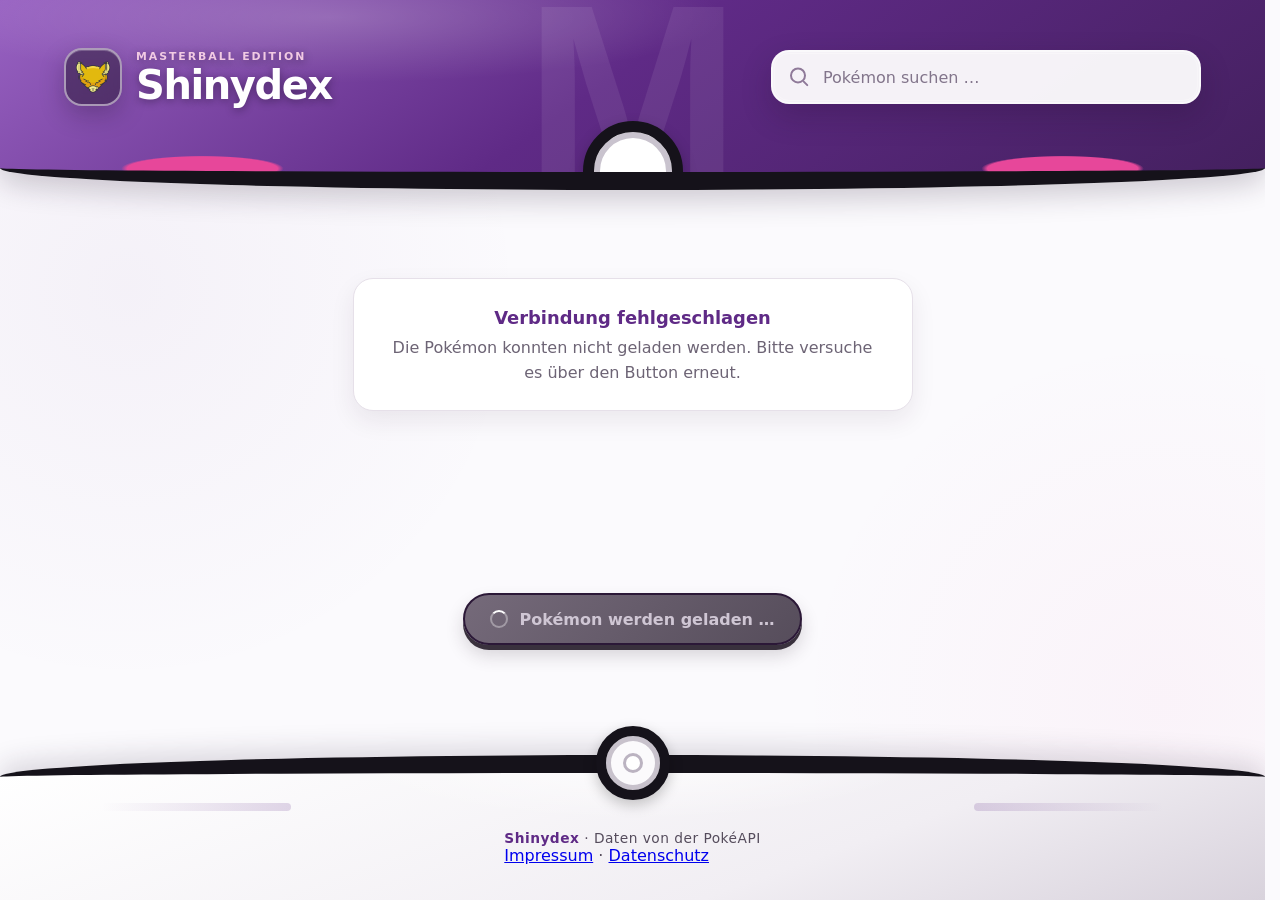
==== commit 643dccf5: "Add footer navigation links for Impressum and Datenschutz" ====
--- a/index.html
+++ b/index.html
@@ -63,7 +63,14 @@
 
   <footer class="masterball-footer">
     <div class="footer-button" aria-hidden="true"><span></span></div>
-    <p><strong>Shinydex</strong> · Daten von der PokéAPI</p>
+    <div class="footer-content">
+      <p><strong>Shinydex</strong> · Daten von der PokéAPI</p>
+      <nav class="footer-links" aria-label="Rechtliche Informationen">
+        <a href="./impressum.html">Impressum</a>
+        <span aria-hidden="true">·</span>
+        <a href="./datenschutz.html">Datenschutz</a>
+      </nav>
+    </div>
   </footer>
 
   <section id="overlay" class="overlay" aria-hidden="true" aria-label="Pokémon-Details">
--- a/style.css
+++ b/style.css
@@ -37,6 +37,7 @@
 
 html {
   scroll-behavior: smooth;
+  scrollbar-gutter: stable;
 }
 
 body {
@@ -54,6 +55,7 @@
 }
 
 body.initial-loading,
+body.masterball-active,
 body.overlay-open {
   overflow: hidden;
 }
@@ -94,7 +96,7 @@
   place-items: center;
   overflow: hidden;
   background: #f5f2f8;
-  transition: background-color 480ms ease 420ms, visibility 0s linear 1050ms;
+  transition: background-color 420ms ease;
 }
 
 .loader-ball {
@@ -105,6 +107,47 @@
   animation: masterball-rock 2.6s ease-in-out infinite;
 }
 
+.loader-ball::before,
+.loader-ball::after {
+  content: "";
+  position: absolute;
+  top: 50%;
+  left: 50%;
+  z-index: 6;
+  aspect-ratio: 1;
+  border-radius: 50%;
+  opacity: 0;
+  pointer-events: none;
+}
+
+.loader-ball::before {
+  width: 18%;
+  background: radial-gradient(
+    circle,
+    rgba(255, 255, 255, 0.96) 0 8%,
+    rgba(255, 244, 167, 0.94) 13%,
+    rgba(255, 216, 61, 0.82) 22%,
+    rgba(244, 78, 166, 0.48) 38%,
+    rgba(149, 92, 192, 0.14) 54%,
+    transparent 70%
+  );
+  transform: translate(-50%, -50%) scale(0.25);
+  filter: blur(0.7px);
+}
+
+.loader-ball::after {
+  width: 29%;
+  background: repeating-conic-gradient(
+    from 1deg,
+    rgba(255, 255, 255, 0.72) 0deg 1.5deg,
+    rgba(255, 216, 61, 0.48) 1.5deg 3deg,
+    transparent 3deg 60deg
+  );
+  -webkit-mask: radial-gradient(circle, transparent 0 29%, #000 36% 57%, transparent 69%);
+  mask: radial-gradient(circle, transparent 0 29%, #000 36% 57%, transparent 69%);
+  transform: translate(-50%, -50%) scale(0.35);
+}
+
 .loader-half {
   width: 100%;
   height: 50%;
@@ -112,7 +155,7 @@
   left: 0;
   overflow: hidden;
   border: clamp(7px, 1.4vmin, 13px) solid var(--masterball-black);
-  transition: transform 900ms cubic-bezier(0.72, 0, 0.2, 1);
+  transition: transform 1050ms cubic-bezier(0.58, 0.04, 0.24, 1);
   will-change: transform;
 }
 
@@ -175,16 +218,51 @@
 }
 
 .loader-band {
-  width: 100%;
-  height: 13%;
+  display: none;
+  width: calc(100% - clamp(12px, 2.4vmin, 22px));
+  height: clamp(8px, 2%, 15px);
   position: absolute;
   top: 50%;
+  left: 50%;
+  z-index: 3;
+  overflow: hidden;
+  transform: translate(-50%, -50%);
+  border: 1px solid rgba(83, 39, 103, 0.6);
+  border-radius: 999px;
+  background: linear-gradient(
+    90deg,
+    #3d224a 0%,
+    #5d326e 23%,
+    #9b559f 50%,
+    #5d326e 77%,
+    #3d224a 100%
+  );
+  box-shadow:
+    inset 0 1px 0 rgba(255, 255, 255, 0.22),
+    0 0 0 1px rgba(50, 23, 62, 0.18),
+    0 0 9px rgba(231, 71, 154, 0.2);
+  transition: opacity 360ms ease 100ms, transform 560ms ease 80ms, filter 400ms ease;
+}
+
+.loader-band::before {
+  content: "";
+  position: absolute;
+  inset: 1px 4% auto;
+  height: 32%;
+  border-radius: inherit;
+  background: linear-gradient(90deg, transparent, rgba(255, 255, 255, 0.58), transparent);
+}
+
+.loader-band::after {
+  content: "";
+  width: 32%;
+  height: 100%;
+  position: absolute;
+  top: 0;
   left: 0;
-  z-index: 3;
-  transform: translateY(-50%);
-  border-block: clamp(5px, 1vmin, 9px) solid #070609;
-  background: var(--masterball-black);
-  transition: opacity 250ms ease 160ms, transform 400ms ease 160ms;
+  background: linear-gradient(90deg, transparent, rgba(255, 231, 151, 0.46), transparent);
+  transform: translateX(-145%) skewX(-24deg);
+  animation: energy-seam-shine 2.3s ease-in-out infinite;
 }
 
 .loader-button {
@@ -196,22 +274,53 @@
   z-index: 4;
   display: grid;
   place-items: center;
-  border: clamp(7px, 1.3vmin, 12px) solid var(--masterball-black);
+  border: clamp(7px, 1.3vmin, 12px) solid #34203e;
   border-radius: 50%;
   background: #f8f8fb;
   transform: translate(-50%, -50%);
-  box-shadow: inset 0 -9px 0 rgba(36, 18, 47, 0.12), 0 5px 16px rgba(0, 0, 0, 0.25);
+  box-shadow:
+    inset 0 -9px 0 rgba(36, 18, 47, 0.12),
+    0 0 0 3px rgba(231, 71, 154, 0.2),
+    0 0 22px rgba(231, 71, 154, 0.24),
+    0 6px 16px rgba(0, 0, 0, 0.24);
   transition: opacity 240ms ease 140ms, transform 400ms ease 140ms;
 }
 
-.loader-button span {
+.loader-button-core {
   width: 48%;
   aspect-ratio: 1;
+  display: block;
+  grid-area: 1 / 1;
   border: clamp(3px, 0.6vmin, 6px) solid #aaa4af;
   border-radius: 50%;
   background: #fff;
   box-shadow: 0 0 0 0 rgba(231, 71, 154, 0.55);
   animation: masterball-pulse 1.45s ease-in-out infinite;
+}
+
+.loader-spinner {
+  width: 50%;
+  aspect-ratio: 1;
+  display: none;
+  grid-area: 1 / 1;
+  border: clamp(3px, 0.48vmin, 4px) solid rgba(209, 160, 19, 0.16);
+  border-top-color: #ffe06a;
+  border-right-color: #e8a915;
+  border-radius: 50%;
+  filter: drop-shadow(0 0 4px rgba(247, 208, 44, 0.48));
+  animation: spin 900ms linear infinite;
+}
+
+.masterball-loader.is-fetching .loader-button-core {
+  display: none;
+}
+
+.masterball-loader.is-fetching .loader-spinner {
+  display: block;
+}
+
+.masterball-loader.is-fetching .loader-button {
+  animation: loader-button-breathe 1.65s ease-in-out infinite;
 }
 
 .loader-copy {
@@ -228,12 +337,19 @@
 
 .masterball-loader.is-opening {
   background-color: transparent;
-  visibility: hidden;
   pointer-events: none;
-}
-
-.masterball-loader.is-opening .loader-ball {
+  transition: background-color 700ms ease 850ms;
+}
+
+.masterball-loader.is-opening .loader-ball,
+.masterball-loader.is-closing .loader-ball {
   animation-play-state: paused;
+}
+
+.masterball-loader.is-opening .loader-half {
+  transition-duration: 1800ms;
+  transition-delay: 220ms;
+  transition-timing-function: cubic-bezier(0.62, 0.02, 0.18, 1);
 }
 
 .masterball-loader.is-opening .loader-half--top {
@@ -245,8 +361,7 @@
 }
 
 .masterball-loader.is-opening .loader-band {
-  opacity: 0;
-  transform: translateY(-50%) scaleX(1.12);
+  animation: energy-seam-break 500ms cubic-bezier(0.36, 0, 0.18, 1) both;
 }
 
 .masterball-loader.is-opening .loader-button {
@@ -256,6 +371,14 @@
 
 .masterball-loader.is-opening .loader-copy {
   opacity: 0;
+}
+
+.masterball-loader.is-opening .loader-ball::before {
+  animation: masterball-flash 420ms cubic-bezier(0.16, 0.8, 0.28, 1) both;
+}
+
+.masterball-loader.is-opening .loader-ball::after {
+  animation: masterball-rays 480ms cubic-bezier(0.12, 0.74, 0.24, 1) both;
 }
 
 @keyframes masterball-rock {
@@ -268,6 +391,62 @@
 @keyframes masterball-pulse {
   0%, 100% { box-shadow: 0 0 0 0 rgba(231, 71, 154, 0.5); }
   50% { box-shadow: 0 0 0 clamp(8px, 1.8vmin, 16px) rgba(231, 71, 154, 0); }
+}
+
+@keyframes energy-seam-shine {
+  0%, 24% { opacity: 0; transform: translateX(-145%) skewX(-24deg); }
+  35% { opacity: 1; }
+  68%, 100% { opacity: 0; transform: translateX(430%) skewX(-24deg); }
+}
+
+@keyframes energy-seam-break {
+  0% {
+    opacity: 1;
+    filter: brightness(1) saturate(1);
+    transform: translate(-50%, -50%) scaleX(1);
+  }
+  38% {
+    opacity: 1;
+    filter: brightness(1.8) saturate(1.18);
+    transform: translate(-50%, -50%) scaleX(1);
+  }
+  100% {
+    opacity: 0;
+    filter: brightness(2.1) saturate(1.2);
+    transform: translate(-50%, -50%) scaleX(0.04);
+  }
+}
+
+@keyframes masterball-flash {
+  0% { opacity: 0; transform: translate(-50%, -50%) scale(0.2); }
+  24% { opacity: 0.88; }
+  52% { opacity: 0.7; transform: translate(-50%, -50%) scale(1); }
+  100% { opacity: 0; transform: translate(-50%, -50%) scale(1.85); }
+}
+
+@keyframes masterball-rays {
+  0% { opacity: 0; transform: translate(-50%, -50%) rotate(0) scale(0.3); }
+  28% { opacity: 0.54; }
+  100% { opacity: 0; transform: translate(-50%, -50%) rotate(9deg) scale(1.65); }
+}
+
+@keyframes loader-button-breathe {
+  0%, 100% {
+    transform: translate(-50%, -50%) scale(1);
+    box-shadow:
+      inset 0 -9px 0 rgba(36, 18, 47, 0.12),
+      0 0 0 3px rgba(231, 71, 154, 0.16),
+      0 0 15px rgba(231, 71, 154, 0.18),
+      0 6px 16px rgba(0, 0, 0, 0.22);
+  }
+  50% {
+    transform: translate(-50%, -50%) scale(1.018);
+    box-shadow:
+      inset 0 -9px 0 rgba(36, 18, 47, 0.1),
+      0 0 0 4px rgba(231, 71, 154, 0.19),
+      0 0 22px rgba(231, 71, 154, 0.25),
+      0 7px 18px rgba(0, 0, 0, 0.23);
+  }
 }
 
 /* Masterball page frame */
@@ -458,12 +637,24 @@
   padding: clamp(54px, 7vw, 88px) clamp(18px, 4vw, 42px) 40px;
   opacity: 0;
   transform: translateY(16px);
-  transition: opacity 500ms ease 480ms, transform 600ms ease 430ms;
+  transition: opacity 650ms ease 850ms, transform 760ms cubic-bezier(0.22, 0.72, 0.2, 1) 780ms;
 }
 
 body.app-ready .card-grid {
   opacity: 1;
   transform: none;
+}
+
+body.masterball-active .card-grid {
+  opacity: 0;
+  transform: translateY(8px);
+  transition: opacity 240ms ease, transform 280ms ease;
+}
+
+body.masterball-active .masterball-loader.is-opening ~ .card-grid {
+  opacity: 1;
+  transform: none;
+  transition: opacity 650ms ease 850ms, transform 760ms cubic-bezier(0.22, 0.72, 0.2, 1) 780ms;
 }
 
 .card {
@@ -495,10 +686,8 @@
   background: linear-gradient(
     135deg,
     var(--type-1) 0%,
-    var(--type-1) 47.5%,
-    rgba(255, 255, 255, 0.72) 49.5%,
-    rgba(255, 255, 255, 0.72) 50.5%,
-    var(--type-2) 52.5%,
+    var(--type-1) 50%,
+    var(--type-2) 50%,
     var(--type-2) 100%
   );
 }
@@ -660,11 +849,24 @@
   justify-content: center;
   padding: 5px 20px clamp(70px, 9vw, 110px);
   opacity: 0;
-  transition: opacity 400ms ease 650ms;
+  transform: translateY(0);
+  transition: opacity 520ms ease 900ms, transform 620ms ease 840ms;
 }
 
 body.app-ready .load-actions {
   opacity: 1;
+}
+
+body.masterball-active .load-actions {
+  opacity: 0;
+  transform: translateY(6px);
+  transition: opacity 220ms ease, transform 260ms ease;
+}
+
+body.masterball-active .masterball-loader.is-opening ~ .load-actions {
+  opacity: 1;
+  transform: none;
+  transition: opacity 520ms ease 900ms, transform 620ms ease 840ms;
 }
 
 .load-button {
@@ -836,30 +1038,97 @@
 }
 
 .icon-button {
-  width: 43px;
-  height: 43px;
+  width: 47px;
+  height: 47px;
   display: grid;
   place-items: center;
-  border: 1px solid rgba(255, 255, 255, 0.65);
+  padding: 0;
+  border: 2px solid rgba(255, 255, 255, 0.72);
   border-radius: 50%;
   color: #fff;
-  background: rgba(27, 18, 32, 0.72);
-  box-shadow: 0 6px 15px rgba(16, 9, 20, 0.22);
+  background:
+    radial-gradient(circle at 34% 28%, rgba(255, 255, 255, 0.28), transparent 30%),
+    linear-gradient(145deg, #6f3692, #30183f);
+  box-shadow:
+    inset 0 0 0 3px rgba(20, 10, 26, 0.2),
+    0 7px 0 rgba(20, 10, 26, 0.58),
+    0 12px 22px rgba(16, 9, 20, 0.28);
   cursor: pointer;
   backdrop-filter: blur(8px);
-  transition: background-color 160ms ease, transform 160ms ease;
+  line-height: 0;
+  transition: transform 160ms ease, box-shadow 160ms ease, filter 160ms ease;
 }
 
 .icon-button:hover {
-  background: var(--masterball-purple);
-  transform: translateY(-2px);
-}
-
-#closeBtn span {
-  font-size: 1.75rem;
-  font-weight: 400;
-  line-height: 1;
-  transform: translateY(-1px);
+  filter: brightness(1.13) saturate(1.08);
+  transform: translateY(-3px);
+  box-shadow:
+    inset 0 0 0 3px rgba(20, 10, 26, 0.17),
+    0 10px 0 rgba(20, 10, 26, 0.56),
+    0 16px 25px rgba(16, 9, 20, 0.3);
+}
+
+.icon-button:active {
+  transform: translateY(3px);
+  box-shadow:
+    inset 0 0 0 3px rgba(20, 10, 26, 0.24),
+    0 3px 0 rgba(20, 10, 26, 0.62),
+    0 7px 14px rgba(16, 9, 20, 0.25);
+}
+
+.action-icon {
+  width: 22px;
+  height: 22px;
+  display: block;
+  overflow: visible;
+  fill: none;
+  stroke: currentColor;
+  stroke-width: 2.25;
+  stroke-linecap: round;
+  stroke-linejoin: round;
+}
+
+.action-icon--sound {
+  width: 23px;
+  height: 23px;
+}
+
+.speaker-shape {
+  fill: currentColor;
+  stroke: none;
+}
+
+.sound-wave,
+.mute-cross {
+  transition: opacity 160ms ease, transform 160ms ease;
+  transform-origin: center;
+}
+
+.mute-cross {
+  opacity: 0;
+  transform: scale(0.65);
+}
+
+#muteBtn[aria-pressed="true"] {
+  background:
+    radial-gradient(circle at 34% 28%, rgba(255, 255, 255, 0.3), transparent 30%),
+    linear-gradient(145deg, var(--masterball-pink), #792650);
+}
+
+#muteBtn[aria-pressed="true"] .sound-wave {
+  opacity: 0;
+  transform: scale(0.65);
+}
+
+#muteBtn[aria-pressed="true"] .mute-cross {
+  opacity: 1;
+  transform: scale(1);
+}
+
+#closeBtn:hover {
+  background:
+    radial-gradient(circle at 34% 28%, rgba(255, 255, 255, 0.3), transparent 30%),
+    linear-gradient(145deg, #f05aa8, #78234f);
 }
 
 .nav-button {
@@ -913,10 +1182,8 @@
   background: linear-gradient(
     135deg,
     color-mix(in srgb, var(--type-1) 80%, white 20%) 0%,
-    var(--type-1) 46%,
-    rgba(255, 255, 255, 0.78) 49.5%,
-    rgba(255, 255, 255, 0.78) 50.5%,
-    var(--type-2) 54%,
+    var(--type-1) 50%,
+    var(--type-2) 50%,
     color-mix(in srgb, var(--type-2) 82%, white 18%) 100%
   );
 }
@@ -1306,8 +1573,8 @@
   }
 
   .icon-button {
-    width: 39px;
-    height: 39px;
+    width: 44px;
+    height: 44px;
   }
 
   .detail-hero {
@@ -1388,4 +1655,14 @@
     transition-duration: 0.01ms !important;
     transition-delay: 0s !important;
   }
-}
+
+  .loader-ball::before,
+  .loader-ball::after {
+    display: none;
+  }
+
+  .loader-band::after,
+  .masterball-loader.is-fetching .loader-button {
+    animation: none !important;
+  }
+}
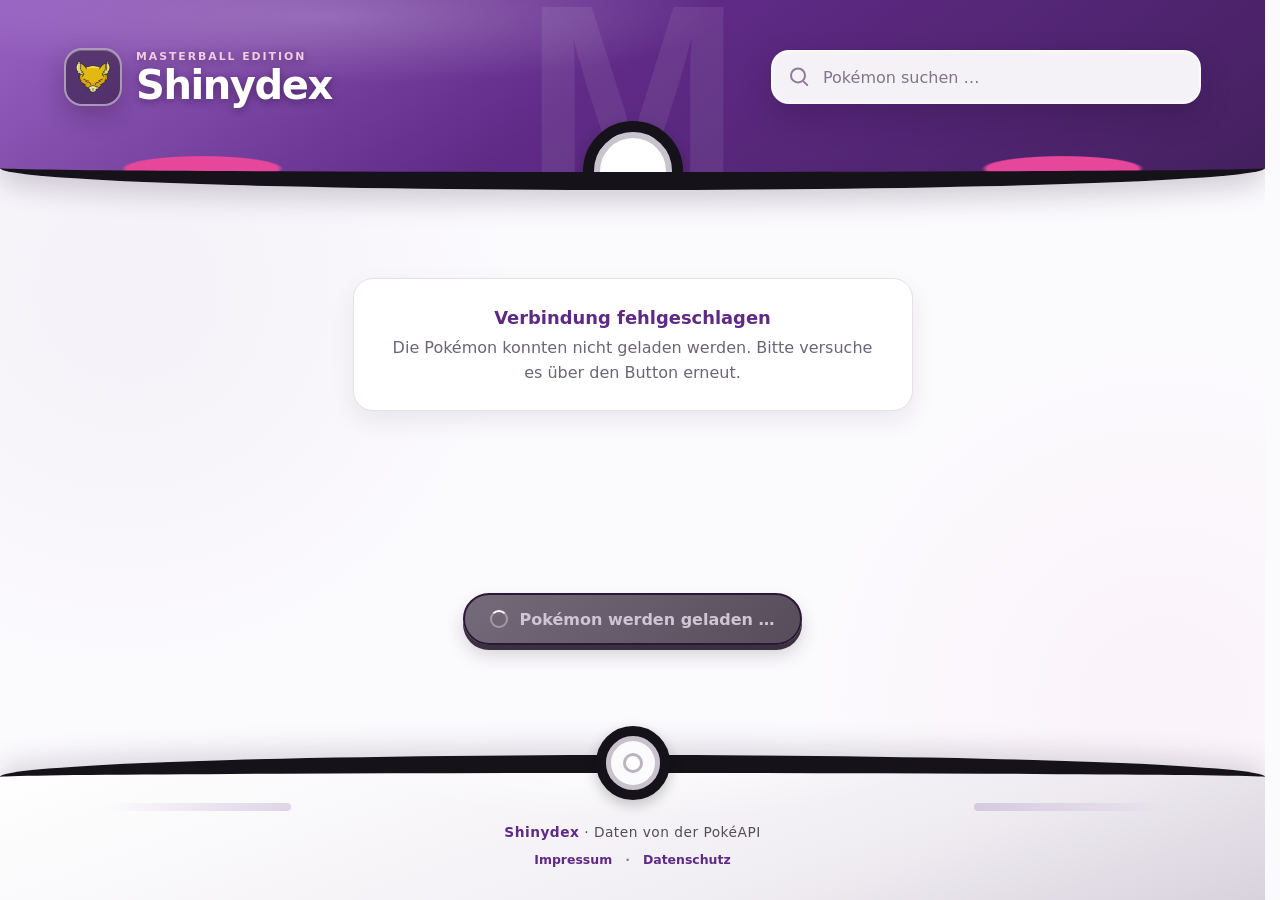
==== commit b9ffce40: "Implement page transition loader and enhance navigation links with data attributes" ====
--- a/index.html
+++ b/index.html
@@ -8,6 +8,7 @@
   <title>Shinydex – Masterball Pokédex</title>
   <link rel="icon" type="image/png" href="./abra_icon-icons.com_67592.png">
   <link rel="stylesheet" href="style.css">
+  <script src="page-transition.js"></script>
   <script src="script.js" defer></script>
 </head>
 
@@ -66,9 +67,9 @@
     <div class="footer-content">
       <p><strong>Shinydex</strong> · Daten von der PokéAPI</p>
       <nav class="footer-links" aria-label="Rechtliche Informationen">
-        <a href="./impressum.html">Impressum</a>
+        <a href="./impressum.html" data-page-transition>Impressum</a>
         <span aria-hidden="true">·</span>
-        <a href="./datenschutz.html">Datenschutz</a>
+        <a href="./datenschutz.html" data-page-transition>Datenschutz</a>
       </nav>
     </div>
   </footer>
--- a/style.css
+++ b/style.css
@@ -56,6 +56,7 @@
 
 body.initial-loading,
 body.masterball-active,
+body.page-transition-active,
 body.overlay-open {
   overflow: hidden;
 }
@@ -381,6 +382,15 @@
   animation: masterball-rays 480ms cubic-bezier(0.12, 0.74, 0.24, 1) both;
 }
 
+.masterball-loader.is-page-transition.is-closing .loader-half {
+  transition-duration: 820ms;
+  transition-timing-function: cubic-bezier(0.62, 0.02, 0.3, 1);
+}
+
+.masterball-loader.is-page-transition.is-closing .loader-button {
+  transition-delay: 180ms;
+}
+
 @keyframes masterball-rock {
   0%, 15%, 85%, 100% { transform: rotate(0); }
   30% { transform: rotate(-1.8deg); }
@@ -965,6 +975,38 @@
 
 .masterball-footer strong {
   color: var(--masterball-purple);
+}
+
+.footer-content {
+  display: grid;
+  justify-items: center;
+  gap: 8px;
+  text-align: center;
+}
+
+.footer-links {
+  display: flex;
+  flex-wrap: wrap;
+  align-items: center;
+  justify-content: center;
+  gap: 7px;
+  color: #8a7e91;
+  font-size: 0.78rem;
+  font-weight: 750;
+}
+
+.footer-links a {
+  padding: 4px 6px;
+  border-radius: 7px;
+  color: #5f2a86;
+  text-decoration: none;
+  transition: color 160ms ease, background-color 160ms ease;
+}
+
+.footer-links a:hover,
+.footer-links a[aria-current="page"] {
+  color: #3f175e;
+  background: rgba(95, 42, 134, 0.1);
 }
 
 .footer-button {
@@ -1457,6 +1499,229 @@
   text-align: center;
 }
 
+/* Legal pages */
+.legal-page {
+  background:
+    radial-gradient(circle at 12% 28%, rgba(95, 42, 134, 0.07), transparent 28rem),
+    radial-gradient(circle at 88% 72%, rgba(231, 71, 154, 0.055), transparent 25rem),
+    var(--page-white);
+}
+
+.page-transition-loader {
+  display: none;
+}
+
+.js .page-transition-loader {
+  display: grid;
+}
+
+.js .page-transition-loading .masterball-header,
+.js .page-transition-loading .legal-main,
+.js .page-transition-loading .masterball-footer {
+  opacity: 0;
+  transform: translateY(10px);
+}
+
+.js .page-transition-entering .masterball-header,
+.js .page-transition-entering .legal-main,
+.js .page-transition-entering .masterball-footer {
+  opacity: 1;
+  transform: translateY(0);
+  transition:
+    opacity 620ms ease 720ms,
+    transform 760ms cubic-bezier(0.22, 0.75, 0.24, 1) 680ms;
+}
+
+.page-transition-leaving .masterball-header,
+.page-transition-leaving .card-grid,
+.page-transition-leaving .load-actions,
+.page-transition-leaving .legal-main,
+.page-transition-leaving .masterball-footer {
+  opacity: 0;
+  transform: translateY(8px);
+  transition:
+    opacity 260ms ease,
+    transform 320ms cubic-bezier(0.4, 0, 1, 1);
+}
+
+.legal-header {
+  min-height: 170px;
+}
+
+.legal-back-link {
+  display: inline-flex;
+  align-items: center;
+  justify-content: center;
+  gap: 8px;
+  min-height: 46px;
+  padding: 10px 17px;
+  border: 1px solid rgba(255, 255, 255, 0.58);
+  border-radius: 999px;
+  color: #fff;
+  background: rgba(29, 15, 37, 0.38);
+  box-shadow: 0 8px 22px rgba(28, 13, 36, 0.18), inset 0 1px 0 rgba(255, 255, 255, 0.16);
+  font-size: 0.86rem;
+  font-weight: 800;
+  text-decoration: none;
+  backdrop-filter: blur(8px);
+  transition: background-color 160ms ease, transform 160ms ease;
+}
+
+.legal-back-link:hover {
+  background: rgba(231, 71, 154, 0.72);
+  transform: translateY(-2px);
+}
+
+.legal-main {
+  width: min(100%, 980px);
+  flex: 1 0 auto;
+  margin: 0 auto;
+  padding: clamp(58px, 8vw, 92px) clamp(16px, 4vw, 34px) 100px;
+}
+
+.legal-card {
+  padding: clamp(25px, 5vw, 58px);
+  border: 1px solid #e5dfe8;
+  border-top: 6px solid var(--masterball-purple);
+  border-radius: 27px;
+  background: rgba(255, 255, 255, 0.96);
+  box-shadow: 0 18px 50px rgba(43, 27, 52, 0.12);
+}
+
+.legal-eyebrow {
+  margin-bottom: 8px;
+  color: var(--masterball-pink);
+  font-size: 0.72rem;
+  font-weight: 900;
+  letter-spacing: 0.14em;
+  text-transform: uppercase;
+}
+
+.legal-card h1 {
+  margin-bottom: 12px;
+  color: var(--masterball-deep);
+  font-size: clamp(2rem, 6vw, 3.4rem);
+  line-height: 1.06;
+  letter-spacing: -0.045em;
+}
+
+.legal-lead {
+  max-width: 760px;
+  color: #675c6e;
+  font-size: clamp(1rem, 2vw, 1.12rem);
+  line-height: 1.7;
+}
+
+.legal-version {
+  display: inline-block;
+  margin-top: 14px;
+  padding: 6px 11px;
+  border-radius: 999px;
+  color: #67596f;
+  background: #f1ebf4;
+  font-size: 0.76rem;
+  font-weight: 750;
+}
+
+.legal-section {
+  padding-top: clamp(26px, 4vw, 38px);
+}
+
+.legal-section + .legal-section {
+  margin-top: clamp(24px, 4vw, 36px);
+  border-top: 1px solid #ece6ef;
+}
+
+.legal-section h2 {
+  margin-bottom: 13px;
+  color: #432052;
+  font-size: clamp(1.18rem, 3vw, 1.48rem);
+  line-height: 1.25;
+}
+
+.legal-section p,
+.legal-section address,
+.legal-list {
+  color: #514857;
+  font-size: 0.96rem;
+  line-height: 1.75;
+}
+
+.legal-section p + p,
+.legal-section address + p {
+  margin-top: 14px;
+}
+
+.legal-section address {
+  font-style: normal;
+}
+
+.legal-card a,
+.legal-page-nav a {
+  color: var(--masterball-purple);
+  font-weight: 750;
+  overflow-wrap: anywhere;
+  text-decoration-color: rgba(95, 42, 134, 0.35);
+  text-underline-offset: 3px;
+}
+
+.legal-card a:hover,
+.legal-page-nav a:hover {
+  color: var(--masterball-pink);
+}
+
+.legal-card code {
+  padding: 2px 6px;
+  border-radius: 6px;
+  color: #512266;
+  background: #f3edf6;
+  font: 0.88em/1.5 ui-monospace, SFMono-Regular, Consolas, "Liberation Mono", monospace;
+  overflow-wrap: anywhere;
+}
+
+.legal-list {
+  display: grid;
+  gap: 7px;
+  padding-left: 1.25rem;
+}
+
+.legal-todo {
+  margin-top: 18px;
+  padding: 17px 19px;
+  border: 1px solid rgba(231, 71, 154, 0.22);
+  border-left: 4px solid var(--masterball-pink);
+  border-radius: 5px 15px 15px 5px;
+  color: #5b4351;
+  background: #fcf2f7;
+  font-size: 0.9rem;
+  line-height: 1.65;
+}
+
+.legal-todo strong {
+  color: #7e2855;
+}
+
+.legal-page-nav {
+  display: flex;
+  flex-wrap: wrap;
+  align-items: center;
+  justify-content: center;
+  gap: 10px;
+  margin-top: 28px;
+  padding: 16px 20px;
+  color: #918597;
+  font-size: 0.86rem;
+}
+
+.legal-page-nav a[aria-current="page"] {
+  color: var(--masterball-pink);
+  text-decoration: none;
+}
+
+.legal-footer {
+  margin-top: auto;
+}
+
 @media (max-width: 760px) {
   .masterball-header {
     min-height: 232px;
@@ -1638,6 +1903,52 @@
 
   .loader-copy {
     letter-spacing: 0.07em;
+  }
+}
+
+@media (max-width: 760px) {
+  .legal-header {
+    min-height: 215px;
+  }
+
+  .legal-header .header-inner {
+    align-items: stretch;
+    gap: 20px;
+  }
+
+  .legal-header .brand {
+    align-self: flex-start;
+  }
+
+  .legal-back-link {
+    align-self: stretch;
+  }
+
+  .legal-main {
+    padding-top: 62px;
+  }
+}
+
+@media (max-width: 520px) {
+  .legal-card {
+    padding: 24px 19px 30px;
+    border-radius: 21px;
+  }
+
+  .legal-section p,
+  .legal-section address,
+  .legal-list {
+    font-size: 0.91rem;
+    line-height: 1.7;
+  }
+
+  .legal-todo {
+    padding: 15px;
+  }
+
+  .legal-page-nav {
+    gap: 7px;
+    padding-inline: 5px;
   }
 }
 
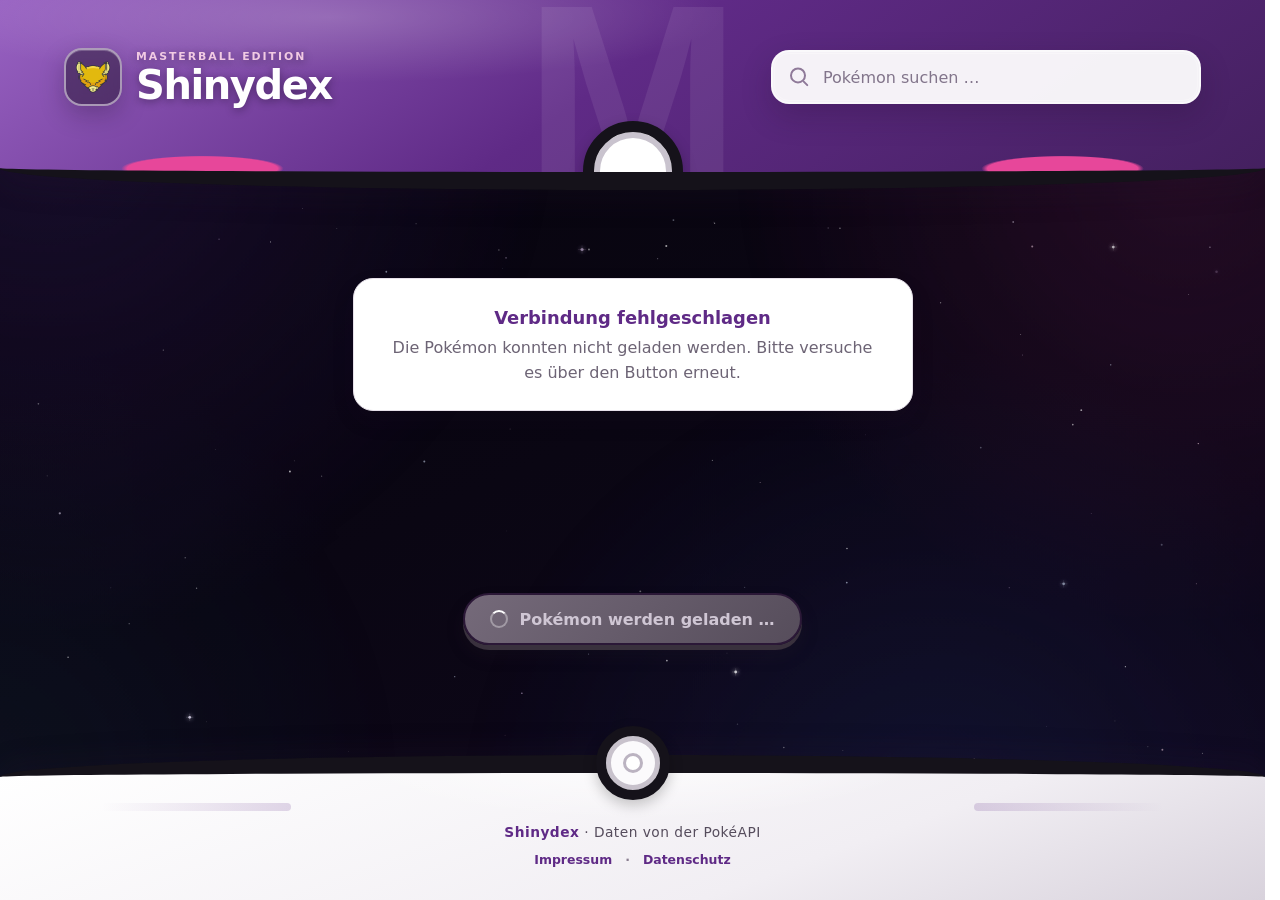
==== commit 3b3505a8: "Add galaxy animation and tension effects to enhance visual experience" ====
--- a/index.html
+++ b/index.html
@@ -8,11 +8,14 @@
   <title>Shinydex – Masterball Pokédex</title>
   <link rel="icon" type="image/png" href="./abra_icon-icons.com_67592.png">
   <link rel="stylesheet" href="style.css">
+  <script src="galaxy.js" defer></script>
   <script src="page-transition.js"></script>
   <script src="script.js" defer></script>
 </head>
 
 <body class="initial-loading">
+  <canvas id="galaxyCanvas" class="galaxy-canvas" aria-hidden="true"></canvas>
+
   <div id="initialLoader" class="masterball-loader" role="status" aria-live="polite">
     <div class="loader-ball" aria-hidden="true">
       <div class="loader-half loader-half--top">
--- a/style.css
+++ b/style.css
@@ -43,15 +43,52 @@
 body {
   min-width: 280px;
   min-height: 100vh;
+  position: relative;
+  isolation: isolate;
   display: flex;
   flex-direction: column;
   color: var(--ink);
-  background:
-    radial-gradient(circle at 10% 32%, rgba(95, 42, 134, 0.045), transparent 25rem),
-    radial-gradient(circle at 92% 78%, rgba(231, 71, 154, 0.04), transparent 23rem),
-    var(--page-white);
+  background: linear-gradient(155deg, #06040c 0%, #0a0613 48%, #10081d 100%);
   font-family: Inter, ui-rounded, "Segoe UI", system-ui, -apple-system, BlinkMacSystemFont, sans-serif;
   overflow-x: hidden;
+}
+
+body::before {
+  content: "";
+  position: fixed;
+  inset: -18%;
+  z-index: -2;
+  pointer-events: none;
+  background:
+    radial-gradient(circle at 18% 24%, rgba(102, 55, 176, 0.24), transparent 30%),
+    radial-gradient(circle at 82% 28%, rgba(210, 55, 150, 0.17), transparent 27%),
+    radial-gradient(circle at 68% 82%, rgba(47, 85, 177, 0.19), transparent 31%),
+    radial-gradient(circle at 14% 78%, rgba(54, 170, 188, 0.085), transparent 25%);
+  opacity: 0.82;
+  transform: translate3d(-1.5%, -1%, 0) scale(1.02);
+  animation: galaxy-nebula-breathe 34s ease-in-out infinite alternate;
+  transition: opacity 520ms ease;
+  will-change: transform;
+}
+
+.galaxy-canvas {
+  width: 100vw;
+  height: 100vh;
+  position: fixed;
+  inset: 0;
+  z-index: -1;
+  display: block;
+  pointer-events: none;
+}
+
+body.galaxy-tense::before {
+  opacity: 0.56;
+}
+
+@keyframes galaxy-nebula-breathe {
+  0% { transform: translate3d(-1.5%, -1%, 0) scale(1.02); }
+  50% { transform: translate3d(1.2%, 0.8%, 0) scale(1.055); }
+  100% { transform: translate3d(-0.3%, 1.5%, 0) scale(1.035); }
 }
 
 body.initial-loading,
@@ -96,7 +133,7 @@
   display: grid;
   place-items: center;
   overflow: hidden;
-  background: #f5f2f8;
+  background: rgba(7, 4, 15, 0.84);
   transition: background-color 420ms ease;
 }
 
@@ -328,11 +365,12 @@
   position: absolute;
   bottom: max(4vh, 18px);
   z-index: 6;
-  color: var(--masterball-deep);
+  color: #f4effa;
   font-size: clamp(0.86rem, 2.2vmin, 1.05rem);
   font-weight: 750;
   letter-spacing: 0.12em;
   text-transform: uppercase;
+  text-shadow: 0 2px 12px rgba(8, 4, 14, 0.78);
   transition: opacity 180ms ease;
 }
 
@@ -1501,10 +1539,7 @@
 
 /* Legal pages */
 .legal-page {
-  background:
-    radial-gradient(circle at 12% 28%, rgba(95, 42, 134, 0.07), transparent 28rem),
-    radial-gradient(circle at 88% 72%, rgba(231, 71, 154, 0.055), transparent 25rem),
-    var(--page-white);
+  background: linear-gradient(155deg, #06040c 0%, #0a0613 48%, #10081d 100%);
 }
 
 .page-transition-loader {
@@ -1709,13 +1744,22 @@
   gap: 10px;
   margin-top: 28px;
   padding: 16px 20px;
+  border: 1px solid rgba(226, 200, 244, 0.16);
+  border-radius: 999px;
   color: #918597;
+  background: rgba(15, 9, 25, 0.72);
+  box-shadow: 0 14px 34px rgba(3, 2, 8, 0.28);
+  backdrop-filter: blur(12px);
   font-size: 0.86rem;
 }
 
 .legal-page-nav a[aria-current="page"] {
   color: var(--masterball-pink);
   text-decoration: none;
+}
+
+.legal-page-nav a {
+  color: #d7b9ed;
 }
 
 .legal-footer {
@@ -1976,4 +2020,9 @@
   .masterball-loader.is-fetching .loader-button {
     animation: none !important;
   }
-}
+
+  body::before {
+    animation: none !important;
+    transform: none;
+  }
+}
